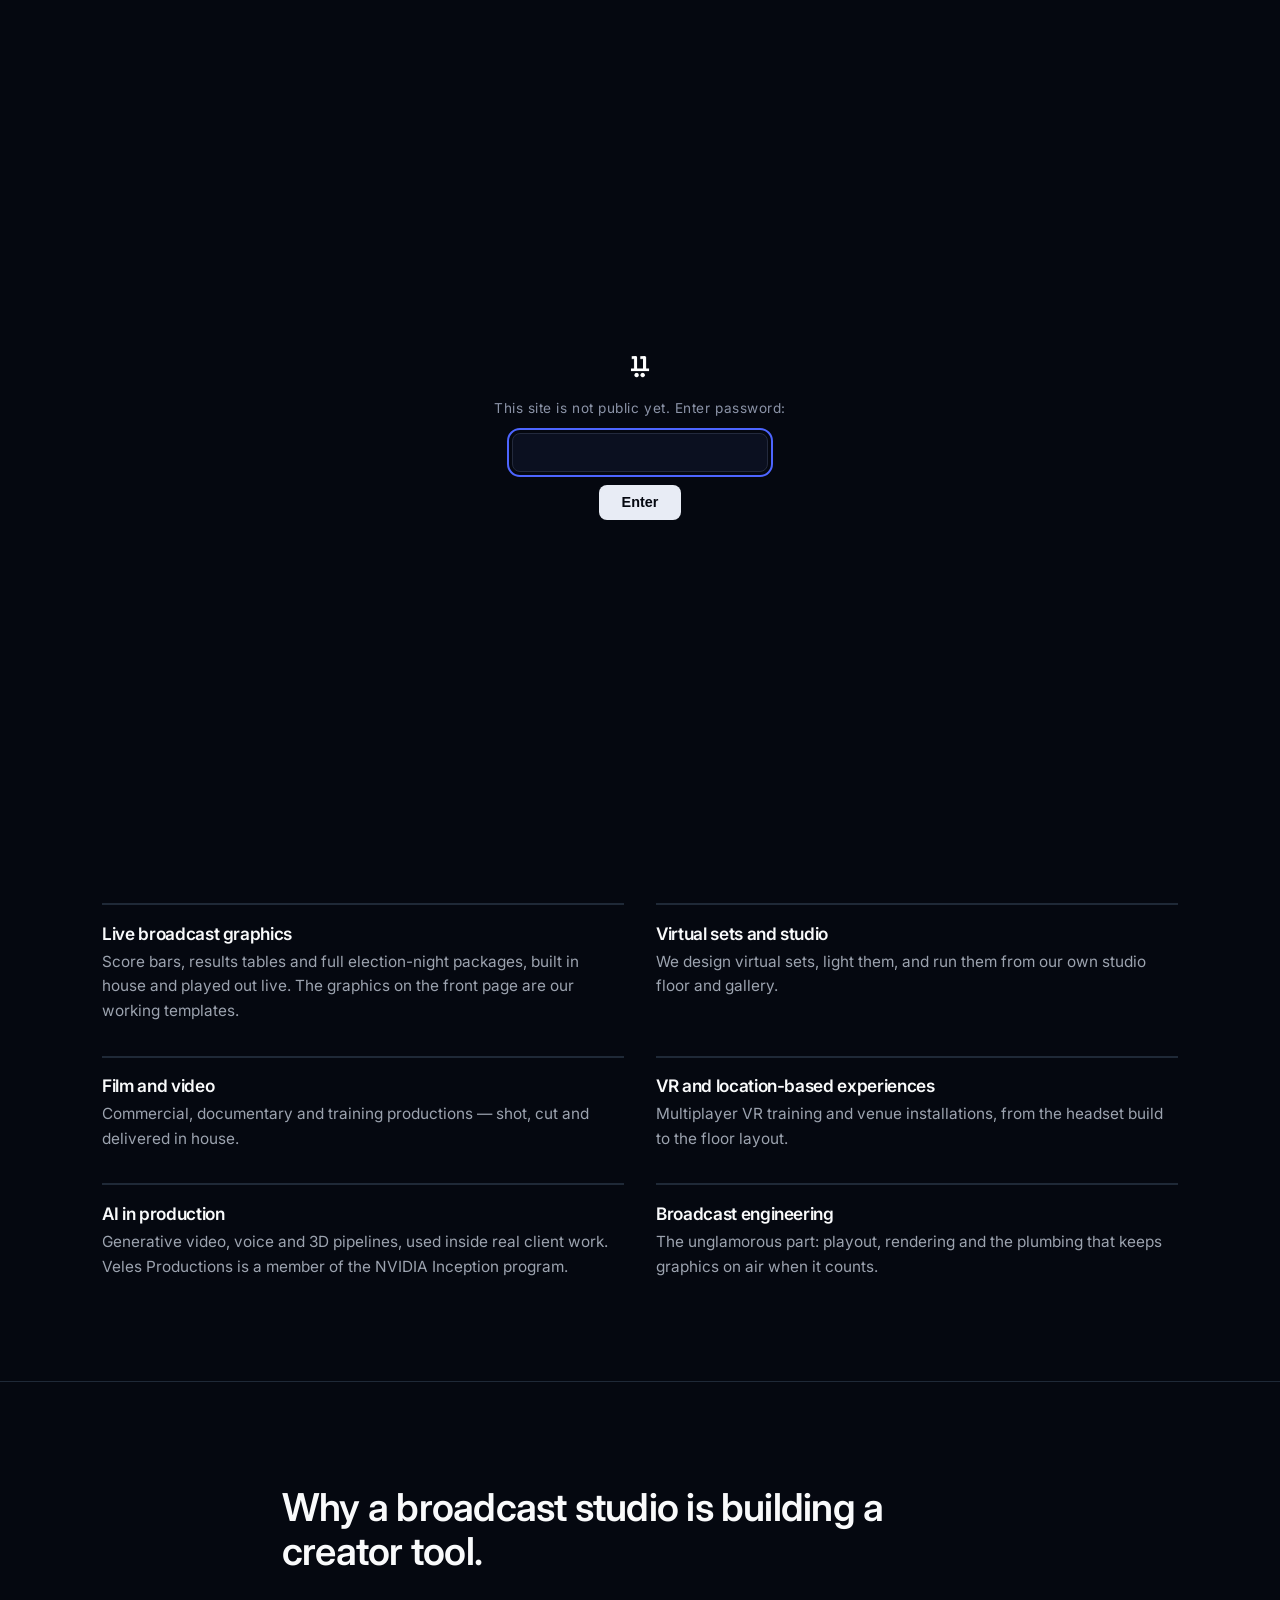
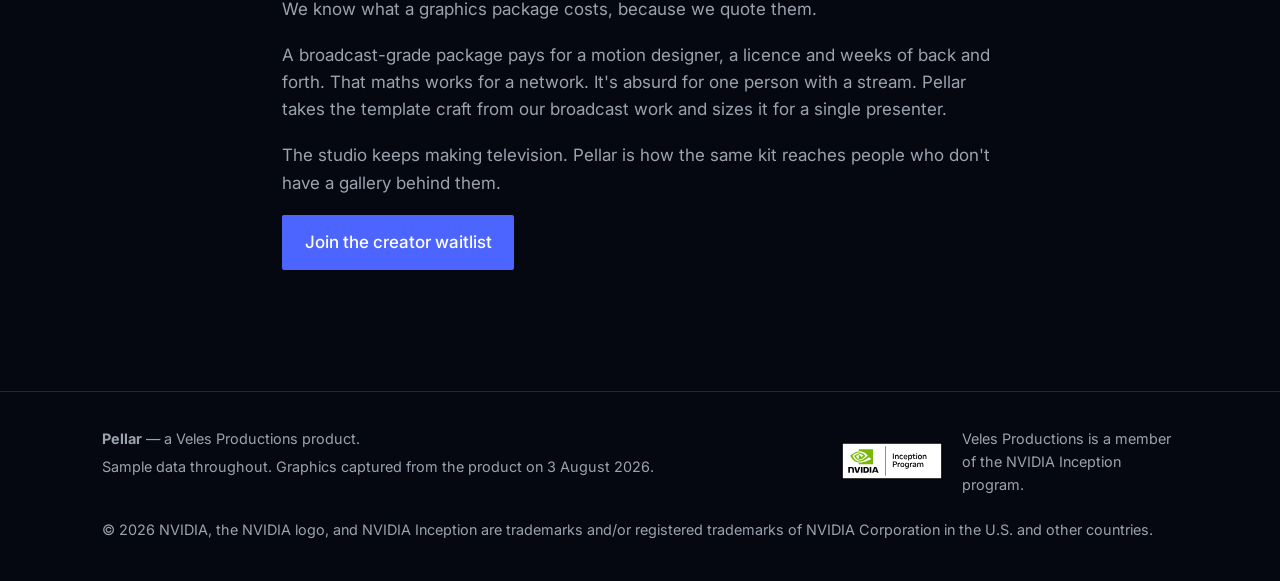
==== about.html @ 6760e71e "Interface-first hero, About page, NVIDIA Inception badge footer - Hero repositioned on the no-menus " ====
<!DOCTYPE html>
<html lang="en" class="dark">
<head>
<meta charset="UTF-8">
<meta name="viewport" content="width=device-width, initial-scale=1">
<title>About — Pellar is made by Veles Productions</title>
<meta name="description" content="Pellar comes from Veles Productions, a Warsaw production studio that builds and runs broadcast graphics for live television.">
<meta property="og:title" content="About — Pellar is made by Veles Productions">
<meta property="og:description" content="The team behind Pellar makes live television, virtual sets, film and VR for a living.">
<meta property="og:type" content="website">
<meta property="og:image" content="assets/proof/graphic-results.jpg">
<meta name="twitter:card" content="summary_large_image">
<meta name="theme-color" content="#050810">
<link rel="icon" href="assets/pellar-icon.png">
<link rel="preconnect" href="https://fonts.googleapis.com">
<link rel="preconnect" href="https://fonts.gstatic.com" crossorigin>
<link href="https://fonts.googleapis.com/css2?family=Inter:wght@400;500;600;700&family=JetBrains+Mono:wght@400;600&display=swap" rel="stylesheet">
<link rel="stylesheet" href="styles.css?v=20260810a">
</head>
<body>

<!-- Pre-launch access gate. Client-side only — remove this block to go public. -->
<div id="gate" style="position:fixed;inset:0;z-index:99999;background:#050810;display:flex;align-items:center;justify-content:center;flex-direction:column;gap:1.2rem;font-family:'Inter',sans-serif;">
  <img src="assets/pellar-icon.png" alt="" width="44" height="44">
  <form id="gate-form" style="display:flex;flex-direction:column;gap:.8rem;align-items:center;">
    <label for="gate-pw" style="color:#8b93a7;font-size:.85rem;letter-spacing:.04em;">This site is not public yet. Enter password:</label>
    <input id="gate-pw" type="password" autocomplete="off" autofocus
      style="background:#0b1020;border:1px solid #232a3d;border-radius:8px;color:#e8ecf5;padding:.6rem .9rem;font-size:1rem;width:16rem;text-align:center;">
    <button type="submit" style="background:#e8ecf5;color:#050810;border:0;border-radius:8px;padding:.6rem 1.4rem;font-size:.9rem;font-weight:600;cursor:pointer;">Enter</button>
    <p id="gate-err" style="color:#ff6b6b;font-size:.8rem;min-height:1em;margin:0;"></p>
  </form>
</div>
<script>
(function(){
  var HASH="2a0b7dfc579f43cb0519ef1c34f2ccab7cc46a3b045692117898adbcd0ee0daa";
  var KEY="pellar-gate";
  function unlock(){var g=document.getElementById("gate");if(g)g.remove();document.documentElement.style.overflow="";}
  async function sha256(s){var b=await crypto.subtle.digest("SHA-256",new TextEncoder().encode(s));return Array.from(new Uint8Array(b)).map(function(x){return x.toString(16).padStart(2,"0")}).join("");}
  if(localStorage.getItem(KEY)===HASH){unlock();return;}
  document.documentElement.style.overflow="hidden";
  document.getElementById("gate-form").addEventListener("submit",async function(e){
    e.preventDefault();
    var v=document.getElementById("gate-pw").value;
    if(await sha256(v)===HASH){localStorage.setItem(KEY,HASH);unlock();}
    else{document.getElementById("gate-err").textContent="Wrong password.";}
  });
})();
</script>

<a class="skip" href="#main">Skip to content</a>

<header class="nav" id="nav">
  <div class="wrap nav-in">
    <a class="brand" href="index.html" aria-label="Pellar home">
      <img src="assets/pellar-icon.png" alt="" width="28" height="28">
      <span>Pellar</span>
    </a>
    <nav class="nav-links" aria-label="Sections">
      <a href="index.html#how">How it works</a>
      <a href="index.html#graphics">Graphics</a>
      <a href="index.html#voice">Voice</a>
      <a href="index.html#early-access">Early access</a>
      <a href="index.html#questions">Questions</a>
      <a href="about.html" aria-current="page">About</a>
    </nav>
    <div class="nav-right">
      <button class="theme-btn" id="theme" type="button" aria-label="Switch colour theme">
        <span aria-hidden="true">◐</span>
      </button>
      <a class="btn btn-primary btn-sm" href="index.html#waitlist">Join the creator waitlist</a>
    </div>
  </div>
</header>

<main id="main">

<!-- ── 1. Who we are ───────────────────────────────────────── -->
<section class="band" id="top">
  <div class="wrap narrow">
    <p class="eyebrow">About us</p>
    <h1>Made by people who make television.</h1>
    <p class="lede">
      Pellar comes from Veles Productions, a production studio in Warsaw. We build and run
      broadcast graphics for live TV, and we make film, virtual-set and VR work for clients
      who need it to hold up on air.
    </p>
  </div>
</section>

<!-- ── 2. What we work on ──────────────────────────────────── -->
<section class="band">
  <div class="wrap">
    <h2>What we work on.</h2>
    <p class="sub">Pellar is not a side project from people guessing what broadcast looks like.
      It sits on top of the work the studio does every week.</p>

    <ul class="sphere-grid">
      <li>
        <h3>Live broadcast graphics</h3>
        <p>Score bars, results tables and full election-night packages, built in house and
          played out live. The graphics on the front page are our working templates.</p>
      </li>
      <li>
        <h3>Virtual sets and studio</h3>
        <p>We design virtual sets, light them, and run them from our own studio floor
          and gallery.</p>
      </li>
      <li>
        <h3>Film and video</h3>
        <p>Commercial, documentary and training productions — shot, cut and delivered
          in house.</p>
      </li>
      <li>
        <h3>VR and location-based experiences</h3>
        <p>Multiplayer VR training and venue installations, from the headset build to the
          floor layout.</p>
      </li>
      <li>
        <h3>AI in production</h3>
        <p>Generative video, voice and 3D pipelines, used inside real client work.
          Veles Productions is a member of the NVIDIA Inception program.</p>
      </li>
      <li>
        <h3>Broadcast engineering</h3>
        <p>The unglamorous part: playout, rendering and the plumbing that keeps graphics
          on air when it counts.</p>
      </li>
    </ul>
  </div>
</section>

<!-- ── 3. Why Pellar ───────────────────────────────────────── -->
<section class="band">
  <div class="wrap narrow">
    <h2>Why a broadcast studio is building a creator tool.</h2>
    <p class="big">We know what a graphics package costs, because we quote them.</p>
    <p>
      A broadcast-grade package pays for a motion designer, a licence and weeks of back
      and forth. That maths works for a network. It's absurd for one person with a stream.
      Pellar takes the template craft from our broadcast work and sizes it for a single
      presenter.
    </p>
    <p>
      The studio keeps making television. Pellar is how the same kit reaches people
      who don't have a gallery behind them.
    </p>
    <p><a class="btn btn-primary" href="index.html#waitlist">Join the creator waitlist</a></p>
  </div>
</section>

</main>

<footer class="foot">
  <div class="wrap foot-in">
    <div class="foot-brand">
      <p><strong>Pellar</strong> — a Veles Productions product.</p>
      <p class="micro">Sample data throughout. Graphics captured from the product on 3 August 2026.</p>
    </div>
    <div class="foot-nvidia">
      <img src="assets/nvidia/nvidia-inception-program-badge-rgb-for-screen.svg"
           alt="NVIDIA Inception program member badge" width="111" height="48">
      <p class="micro">Veles Productions is a member of the NVIDIA Inception program.</p>
    </div>
    <p class="micro foot-legal">&copy; 2026 NVIDIA, the NVIDIA logo, and NVIDIA Inception are trademarks
      and/or registered trademarks of NVIDIA Corporation in the U.S. and other countries.</p>
  </div>
</footer>

<script src="app.js?v=20260810a"></script>
</body>
</html>
---- styles.css ----
/* ==========================================================================
   Pellar landing page
   Palette, type and radii are lifted from the product itself:
   veles-studio/src/styles/tokens.ts + globals.css. See pellar-app-design.md.
   ========================================================================== */

:root {
  --surface-0: #050810;
  --surface-1: #0a0f1c;
  --surface-2: #111827;
  --surface-3: #1f2937;
  --text-1: #f9fafb;
  --text-2: #9ca3af;
  --text-3: #8792a5;
  --border: #1f2937;
  --blue: #4d65ff;
  --blue-hover: #4057ea;
  --crimson: #dc2626;

  --r-sm: .375rem;
  --r-md: .5rem;
  --r-lg: .75rem;
  --r-display: 2px;

  --sans: 'Inter', ui-sans-serif, system-ui, -apple-system, 'Segoe UI', sans-serif;
  --mono: 'JetBrains Mono', ui-monospace, 'Cascadia Mono', Consolas, monospace;

  --wrap: 1140px;
  --gap: clamp(3.75rem, 8vw, 6.5rem);

  /* Backdrop the on-air graphics sit on. They are transparent PNG/WebP built
     to key over video, so they need their own surface in both themes. */
  --vis-glow: #16213c;
  --vis-base: var(--surface-2);
  --vis-grid: var(--border);
}

/* Light is a dimmed off-white with darkened brand colours — same rule the app uses. */
html.light {
  --surface-0: #eaecf0;
  --surface-1: #f2f3f6;
  --surface-2: #e2e4e9;
  --surface-3: #d4d7dd;
  --text-1: #111827;
  --text-2: #4b5563;
  --text-3: #586174;
  --border: #d1d5db;
  --blue: #3b52e6;
  --blue-hover: #2d42c8;
  --crimson: #b91c1c;

  /* The graphics stay dark in light mode — they are broadcast panels, and
     dropping them onto white would misrepresent how they look on air. */
  --vis-glow: #243357;
  --vis-base: #1b2436;
  --vis-grid: #313d55;
}

*, *::before, *::after { box-sizing: border-box; }
html { -webkit-text-size-adjust: 100%; scroll-behavior: smooth; }
body {
  margin: 0;
  background: var(--surface-0);
  color: var(--text-1);
  font-family: var(--sans);
  font-size: 17px;
  line-height: 1.6;
  -webkit-font-smoothing: antialiased;
}
img, video { max-width: 100%; height: auto; display: block; }
a { color: inherit; }

@media (prefers-reduced-motion: reduce) {
  html { scroll-behavior: auto; }
  *, *::before, *::after { animation-duration: .01ms !important; transition-duration: .01ms !important; }
}

.wrap { width: 100%; max-width: var(--wrap); margin-inline: auto; padding-inline: clamp(1.15rem, 4vw, 2rem); }
.narrow { max-width: 780px; }
.center { text-align: center; }
.sr-only {
  position: absolute; width: 1px; height: 1px; padding: 0; margin: -1px;
  overflow: hidden; clip: rect(0 0 0 0); white-space: nowrap; border: 0;
}
.skip {
  position: absolute; left: -999px; top: 0; z-index: 100;
  background: var(--blue); color: #fff; padding: .7rem 1.1rem; border-radius: 0 0 var(--r-md) 0;
}
.skip:focus { left: 0; }
:focus-visible { outline: 2px solid var(--blue); outline-offset: 3px; border-radius: var(--r-sm); }

/* ── Type ────────────────────────────────────────────────── */
h1, h2, h3 { line-height: 1.15; letter-spacing: -.02em; margin: 0 0 .6em; font-weight: 600; }
h1 { font-size: clamp(2.4rem, 5.4vw, 4rem); letter-spacing: -.045em; }
h2 { font-size: clamp(1.6rem, 3.3vw, 2.4rem); }
h3 { font-size: 1.08rem; font-weight: 600; }
p  { margin: 0 0 1.1em; color: var(--text-2); }
.lede { font-size: clamp(1.03rem, 1.6vw, 1.2rem); color: var(--text-2); max-width: 46ch; }
.sub  { color: var(--text-2); max-width: 62ch; margin-bottom: 2.6rem; }
.center .sub { margin-inline: auto; }
.micro { font-size: .84rem; color: var(--text-3); }
.dim   { color: var(--text-3); }
.mono  { font-family: var(--mono); }
.eyebrow {
  font-family: var(--mono); font-size: .74rem; letter-spacing: .1em; text-transform: uppercase;
  color: var(--text-3); margin-bottom: 1.4rem;
}

/* ── Buttons ─────────────────────────────────────────────── */
.btn {
  display: inline-flex; align-items: center; justify-content: center;
  font: inherit; font-weight: 500; text-decoration: none; cursor: pointer;
  padding: .78rem 1.35rem; border-radius: var(--r-display); border: 1px solid transparent;
  transition: background-color .16s ease, border-color .16s ease;
  white-space: nowrap;
}
.btn-primary { background: var(--blue); color: #fff; }
.btn-primary:hover { background: var(--blue-hover); }
.btn-sm { min-height: 44px; padding: .55rem 1rem; font-size: .92rem; }

/* ── Nav ─────────────────────────────────────────────────── */
.nav {
  position: sticky; top: 0; z-index: 50;
  background: color-mix(in srgb, var(--surface-0) 86%, transparent);
  backdrop-filter: blur(12px);
  border-bottom: 1px solid var(--border);
}
.nav-in { display: flex; align-items: center; gap: 1.5rem; min-height: 3.75rem; }
.brand { min-height: 44px; display: flex; align-items: center; gap: .6rem; font-weight: 600; text-decoration: none; letter-spacing: -.02em; }
.brand img { width: 28px; height: 28px; padding: 4px; object-fit: contain; background: #050810; border: 1px solid #1f2937; border-radius: var(--r-display); }
.nav-links { display: flex; gap: 1.5rem; margin-left: auto; font-size: .92rem; }
.nav-links a { min-height: 32px; display: inline-flex; align-items: center; color: var(--text-2); text-decoration: none; }
.nav-links a:hover { color: var(--text-1); }
.nav-right { display: flex; align-items: center; gap: .6rem; margin-left: auto; }
.nav-links + .nav-right { margin-left: 0; }
.theme-btn {
  background: transparent; border: 1px solid var(--border); color: var(--text-2);
  width: 44px; height: 44px; border-radius: var(--r-display); cursor: pointer; font-size: .9rem; line-height: 1;
}
.theme-btn:hover { color: var(--text-1); border-color: var(--blue); }

/* ── Hero ────────────────────────────────────────────────── */
.hero { padding: clamp(3.5rem, 7vw, 6rem) 0 clamp(3rem, 5vw, 4.5rem); }
.hero-in { display: grid; grid-template-columns: .9fr 1.1fr; gap: clamp(2.5rem, 6vw, 5rem); align-items: center; }
@media (max-width: 960px) { .hero-in { grid-template-columns: 1fr; } }
.hero-copy h1 { max-width: 11ch; }

.signup { display: flex; flex-wrap: wrap; gap: .6rem; margin: 1.8rem 0 .8rem; max-width: 480px; }
.signup input[type=email], .signup select {
  flex: 1 1 15rem; min-width: 0;
  background: var(--surface-1); color: var(--text-1);
  border: 1px solid var(--border); border-radius: var(--r-md);
  padding: .78rem 1rem; font: inherit; font-size: .97rem;
}
.signup input::placeholder { color: var(--text-3); }
.signup input:focus, .signup select:focus { border-color: var(--blue); outline: 2px solid var(--blue); outline-offset: 2px; }
.signup-msg { flex: 1 0 100%; margin: .3rem 0 0; font-size: .88rem; color: var(--blue); min-height: 1.2em; }
.signup-msg.err { color: #f87171; }
.signup-lg { max-width: 620px; margin-inline: auto; }

.hero-proof {
  display: grid; grid-template-columns: repeat(3, minmax(0, 1fr));
  list-style: none; margin: 2rem 0 0; padding: 1rem 0 0; border-top: 1px solid var(--border);
}
.hero-proof li { padding-right: .8rem; }
.hero-proof strong { display: block; color: var(--text-1); font-family: var(--mono); font-size: .88rem; font-weight: 600; }
.hero-proof span { display: block; color: var(--text-3); font-size: .75rem; line-height: 1.35; margin-top: .25rem; }

/* Stream frame — the product shown where it actually lives */
.hero-vis .frame {
  position: relative; aspect-ratio: 16/9; border-radius: var(--r-display);
  border: 1px solid var(--border); overflow: hidden;
  background: var(--vis-base);
  box-shadow: 12px 12px 0 var(--surface-1);
  display: grid; place-items: center;
}
.hero-vis .frame::after {
  content: ''; position: absolute; inset: 0; pointer-events: none;
  background-image: linear-gradient(var(--vis-grid) 1px, transparent 1px),
                    linear-gradient(90deg, var(--vis-grid) 1px, transparent 1px);
  background-size: 44px 44px; opacity: .16;
}
.frame-bar {
  position: absolute; top: .75rem; left: .85rem; z-index: 3;
  font-family: var(--mono); font-size: .66rem; letter-spacing: .1em;
  color: var(--text-2); display: flex; align-items: center; gap: .4rem;
}
.dot { width: 7px; height: 7px; border-radius: 50%; background: var(--crimson); display: inline-block; }
.dot.live { animation: pulse 2s ease-in-out infinite; }
@keyframes pulse { 0%,100% { opacity: 1 } 50% { opacity: .25 } }
.g-center { position: relative; z-index: 2; width: 74%; transform: translateY(-7%); }
.g-lower  { position: absolute; z-index: 2; left: 5%; bottom: 5%; width: 44%; }
.caption { font-size: .8rem; color: var(--text-3); margin: .9rem 0 0; }

/* ── Compatibility roadmap ───────────────────────────────── */
.compat { border-block: 1px solid var(--border); background: var(--surface-1); padding-block: clamp(2.5rem, 5vw, 4rem); }
.compat-head { display: grid; grid-template-columns: minmax(0, .85fr) minmax(18rem, 1fr); gap: 2rem; align-items: end; margin-bottom: 1.8rem; }
.compat-head .eyebrow { margin-bottom: .7rem; }
.compat-head h2 { margin: 0; }
.compat-head > p { margin: 0; max-width: 56ch; font-size: .94rem; }
.compat-grid {
  display: grid; grid-template-columns: repeat(3, minmax(0, 1fr));
  list-style: none; margin: 0; padding: 0; border-top: 1px solid var(--border); border-left: 1px solid var(--border);
}
.compat-app {
  min-width: 0; display: flex; align-items: center; gap: .9rem; padding: 1rem;
  border-right: 1px solid var(--border); border-bottom: 1px solid var(--border);
}
.compat-app img { width: 30px; height: 30px; flex: 0 0 30px; object-fit: contain; }
.compat-app > span:last-child { min-width: 0; }
.compat-app strong { display: block; color: var(--text-1); font-size: .9rem; line-height: 1.25; }
.compat-app small { display: block; color: var(--text-3); font-family: var(--mono); font-size: .7rem; line-height: 1.35; margin-top: .22rem; text-transform: uppercase; letter-spacing: .04em; }
.compat-app.muted { opacity: .66; }
.compat-wordmark {
  width: 42px; height: 30px; flex: 0 0 42px; display: grid; place-items: center;
  color: var(--text-1); font-weight: 700; font-style: italic; letter-spacing: -.08em; font-size: .98rem;
  border: 1px solid var(--text-3); border-radius: 50%;
}
.compat-note { max-width: 100ch; margin: 1rem 0 0; color: var(--text-3); font-size: .74rem; line-height: 1.55; }

/* ── Bands ───────────────────────────────────────────────── */
.band { padding-block: var(--gap); }
.band + .band { border-top: 1px solid var(--border); }
.statement { font-size: clamp(1.35rem, 2.9vw, 2.05rem); font-weight: 500; letter-spacing: -.02em; line-height: 1.32; margin: 0; }

/* Steps */
.steps { list-style: none; margin: 0; padding: 0; display: grid; grid-template-columns: repeat(3, 1fr); gap: 2rem; }
@media (max-width: 860px) { .steps { grid-template-columns: 1fr; gap: 2.2rem; } }
.steps li { border-top: 2px solid var(--border); padding-top: 1.15rem; }
.steps .num { font-family: var(--mono); font-size: .78rem; color: var(--blue); display: block; margin-bottom: .7rem; }
.steps p { margin: 0; font-size: .96rem; }

/* Graphics grid */
.grid { display: grid; grid-template-columns: repeat(12, minmax(0, 1fr)); gap: 1.2rem; }
.card:nth-child(1), .card:nth-child(4), .card:nth-child(5) { grid-column: span 7; }
.card:nth-child(2), .card:nth-child(3), .card:nth-child(6) { grid-column: span 5; }
.card {
  margin: 0; border: 1px solid var(--border); border-radius: var(--r-display);
  background: var(--surface-1); overflow: hidden; transition: border-color .2s ease;
  display: flex; flex-direction: column;
}
.card:hover { border-color: var(--surface-3); }
/* Fixed ratio so a wide strip and a tall table still make an even grid. */
.card-vis {
  display: grid; place-items: center; padding: 1.5rem; min-height: 300px;
  background: var(--vis-base);
}
.card-vis img { width: auto; height: auto; max-width: 100%; max-height: 100%; object-fit: contain; }
.card figcaption {
  padding: 1.15rem 1.3rem 1.35rem; font-size: .93rem; color: var(--text-2);
  border-top: 1px solid var(--border); flex: 1;
}
.card figcaption strong { display: block; color: var(--text-1); font-weight: 600; margin: .35rem 0 .3rem; }
.tag {
  display: inline-block; font-family: var(--mono); font-size: .75rem; letter-spacing: .09em;
  text-transform: uppercase; color: var(--text-3);
}
.tag-accent { color: var(--blue); margin-bottom: 1rem; }

/* Voice + interface story */
.voice .big, .interface .big { font-size: clamp(1.1rem, 2.1vw, 1.4rem); color: var(--text-1); line-height: 1.45; max-width: 44ch; }
.vquote {
  margin: 2.2rem 0 0; padding: 1.15rem 1.4rem;
  border-left: 2px solid var(--blue); background: var(--surface-1);
  border-radius: 0 var(--r-md) var(--r-md) 0;
}
.vquote .mono { font-size: 1.02rem; color: var(--text-1); }

/* Proof */
.proof-hero { border: 1px solid var(--border); border-radius: var(--r-display); overflow: hidden; background: #000; }
.proof-hero img { width: 100%; display: block; }
.proof-grid { display: grid; grid-template-columns: repeat(4, 1fr); gap: 1rem; margin-top: 1rem; }
@media (max-width: 860px) { .proof-grid { grid-template-columns: repeat(2, 1fr); } }
.proof-grid figure { margin: 0; border: 1px solid var(--border); border-radius: var(--r-display); overflow: hidden; background: var(--surface-1); }
.proof-grid img { width: 100%; aspect-ratio: 16/9; object-fit: cover; }
.proof-grid figcaption { padding: .7rem .85rem; font-size: .8rem; color: var(--text-3); }
.proof .micro.center { margin-top: 2.2rem; }

/* Early access */
.early-grid { display: grid; grid-template-columns: repeat(3, minmax(0, 1fr)); border-top: 1px solid var(--border); }
.early-grid > div { padding: 1.35rem 2rem 0 0; }
.early-grid .num { display: block; margin-bottom: 1.5rem; color: var(--blue); font-family: var(--mono); font-size: .76rem; }
.early-grid h3 { max-width: 18ch; }
.early-grid p { max-width: 30ch; margin: 0; font-size: .94rem; }

/* Questions */
details { border-bottom: 1px solid var(--border); }
details summary {
  cursor: pointer; padding: 1.1rem 2rem 1.1rem 0; position: relative;
  font-weight: 500; color: var(--text-1); list-style: none;
}
details summary::-webkit-details-marker { display: none; }
details summary::after {
  content: '+'; position: absolute; right: .25rem; top: 50%; transform: translateY(-50%);
  font-family: var(--mono); color: var(--text-3);
}
details[open] summary::after { content: '–'; color: var(--blue); }
details p { margin: 0 0 1.2rem; font-size: .96rem; max-width: 68ch; }

/* CTA + footer */
.cta { background: var(--surface-1); }
.foot { border-top: 1px solid var(--border); padding-block: 2.2rem; }
.foot-in { display: flex; flex-wrap: wrap; gap: 1.4rem 3rem; align-items: flex-start; justify-content: space-between; }
.foot-in p { margin: 0 0 .3rem; font-size: .9rem; color: var(--text-2); }
.foot-brand a { color: var(--text-2); }
.foot-brand a:hover { color: var(--text-1); }
.foot-nvidia { display: flex; align-items: center; gap: .9rem; }
.foot-nvidia img { width: auto; height: 48px; flex: 0 0 auto; }
.foot-nvidia .micro { margin: 0; max-width: 24ch; }
.foot-legal { flex: 1 0 100%; margin: .4rem 0 0; font-size: .72rem; }

/* About page */
.sphere-grid { display: grid; grid-template-columns: repeat(2, minmax(0, 1fr)); gap: 2rem; list-style: none; margin: 0; padding: 0; }
.sphere-grid li { border-top: 2px solid var(--border); padding-top: 1.15rem; }
.sphere-grid h3 { margin-bottom: .4rem; }
.sphere-grid p { margin: 0; font-size: .96rem; }
@media (max-width: 700px) { .sphere-grid { grid-template-columns: 1fr; } }

@media (max-width: 860px) {
  .nav-in { flex-wrap: wrap; gap: .35rem .8rem; padding-block: .35rem; }
  .brand { margin-right: auto; }
  .nav-right { margin-left: 0; }
  .nav-links {
    order: 3; width: 100%; margin: 0; padding: .1rem 0 .35rem;
    overflow-x: auto; gap: 1.15rem; white-space: nowrap; scrollbar-width: none;
  }
  .nav-links::-webkit-scrollbar { display: none; }
  .compat-head { grid-template-columns: 1fr; gap: .6rem; }
  .compat-grid { grid-template-columns: repeat(2, minmax(0, 1fr)); }
  .grid {
    display: flex; overflow-x: auto; gap: .9rem; padding-bottom: .75rem;
    scroll-snap-type: x mandatory; overscroll-behavior-inline: contain; scrollbar-width: thin;
  }
  .card:nth-child(n) { grid-column: auto; flex: 0 0 86%; scroll-snap-align: start; }
  .card-vis { min-height: 0; aspect-ratio: 16/10; }
  .early-grid { grid-template-columns: 1fr; }
  .early-grid > div { padding-top: 1.25rem; padding-bottom: 1.25rem; border-bottom: 1px solid var(--border); }
  .early-grid .num { margin-bottom: .8rem; }
}

@media (max-width: 560px) {
  .hero-proof { grid-template-columns: 1fr; gap: .8rem; }
  .hero-proof li { display: grid; grid-template-columns: 4rem 1fr; gap: .7rem; align-items: baseline; }
  .compat-grid { grid-template-columns: 1fr; }
  .compat-note { font-size: .7rem; }
  .nav-right .btn { padding-inline: .72rem; font-size: .78rem; }
}
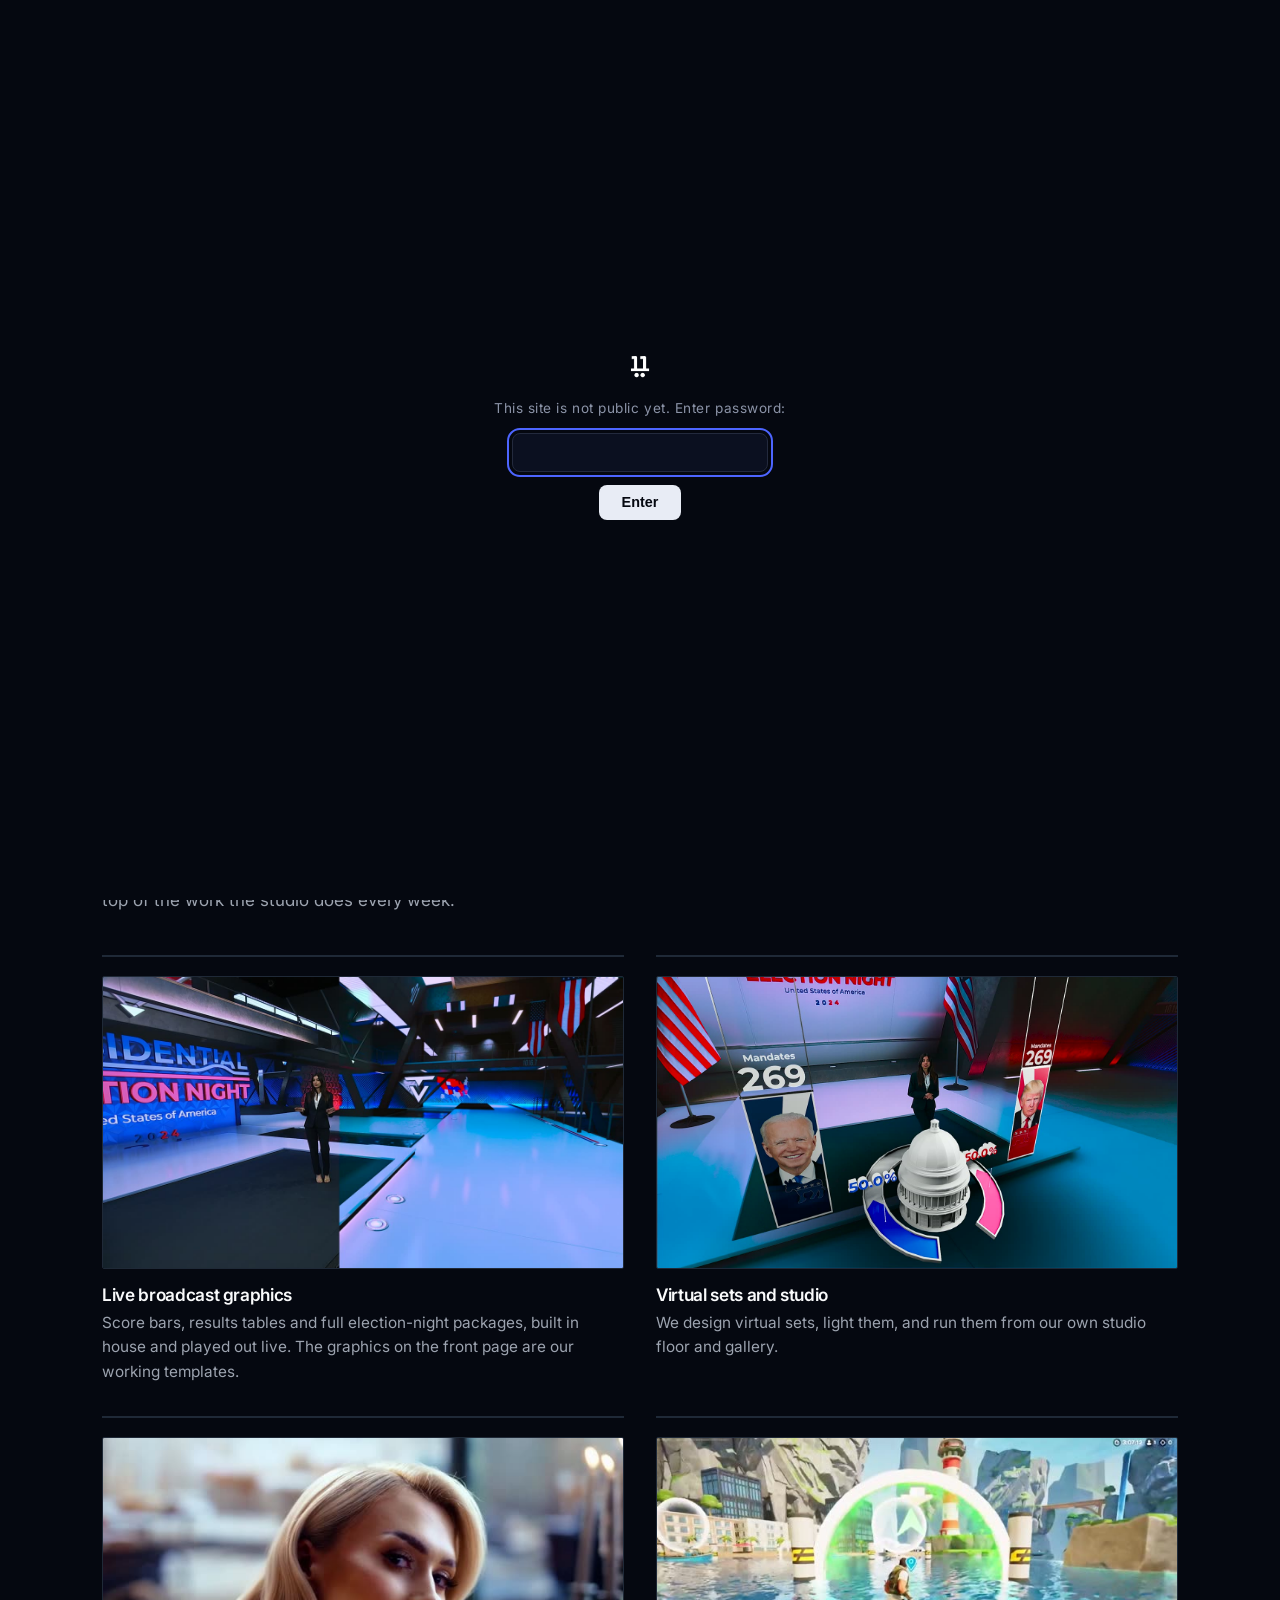
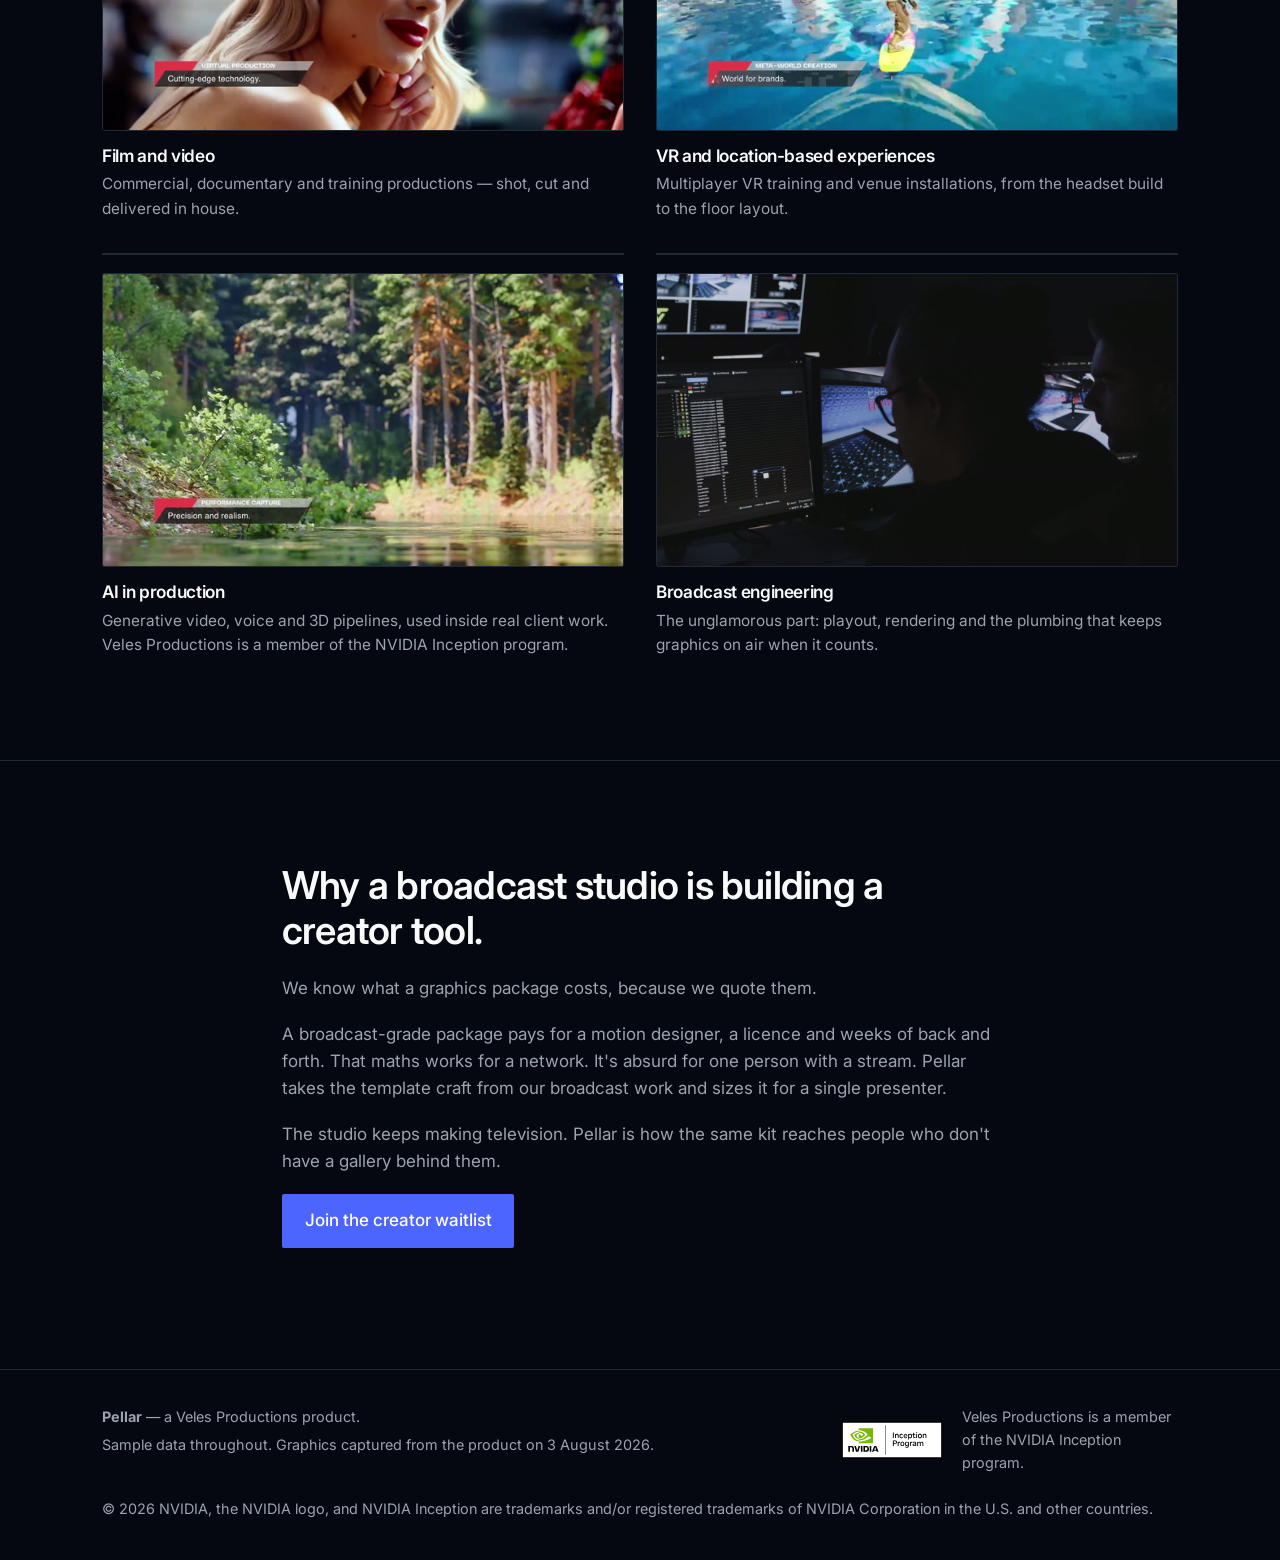
==== commit 1e0ae355: "Reel video on About, control-room video on index, grid thumbnails, live waitlist - About hero: Veles" ====
--- a/about.html
+++ b/about.html
@@ -15,7 +15,7 @@
 <link rel="preconnect" href="https://fonts.googleapis.com">
 <link rel="preconnect" href="https://fonts.gstatic.com" crossorigin>
 <link href="https://fonts.googleapis.com/css2?family=Inter:wght@400;500;600;700&family=JetBrains+Mono:wght@400;600&display=swap" rel="stylesheet">
-<link rel="stylesheet" href="styles.css?v=20260810a">
+<link rel="stylesheet" href="styles.css?v=20260810b">
 </head>
 <body>
 
@@ -75,15 +75,25 @@
 <main id="main">
 
 <!-- ── 1. Who we are ───────────────────────────────────────── -->
-<section class="band" id="top">
-  <div class="wrap narrow">
-    <p class="eyebrow">About us</p>
-    <h1>Made by people who make television.</h1>
-    <p class="lede">
-      Pellar comes from Veles Productions, a production studio in Warsaw. We build and run
-      broadcast graphics for live TV, and we make film, virtual-set and VR work for clients
-      who need it to hold up on air.
-    </p>
+<section class="hero" id="top">
+  <div class="wrap hero-in">
+    <div class="hero-copy">
+      <p class="eyebrow">About us</p>
+      <h1>Made by people who make television.</h1>
+      <p class="lede">
+        Pellar comes from Veles Productions, a production studio in Warsaw. We build and run
+        broadcast graphics for live TV, and we make film, virtual-set and VR work for clients
+        who need it to hold up on air.
+      </p>
+    </div>
+    <div class="hero-vis">
+      <div class="frame frame-video">
+        <video autoplay muted loop playsinline aria-label="Veles Productions show reel">
+          <source src="assets/video/veles-reel.mp4" type="video/mp4">
+        </video>
+      </div>
+      <p class="caption">Our showreel. Everything in it is in-house work.</p>
+    </div>
   </div>
 </section>
 
@@ -96,31 +106,37 @@
 
     <ul class="sphere-grid">
       <li>
+        <img loading="lazy" src="assets/proof/graphic-results.jpg" alt="Election night virtual studio with live results graphics">
         <h3>Live broadcast graphics</h3>
         <p>Score bars, results tables and full election-night packages, built in house and
           played out live. The graphics on the front page are our working templates.</p>
       </li>
       <li>
+        <img loading="lazy" src="assets/proof/virtual-set.jpg" alt="Virtual election studio with candidate cards and a mandate count">
         <h3>Virtual sets and studio</h3>
         <p>We design virtual sets, light them, and run them from our own studio floor
           and gallery.</p>
       </li>
       <li>
+        <img loading="lazy" src="assets/thumbs/thumb-film.jpg" alt="Commercial beauty shot from a Veles film production">
         <h3>Film and video</h3>
         <p>Commercial, documentary and training productions — shot, cut and delivered
           in house.</p>
       </li>
       <li>
+        <img loading="lazy" src="assets/thumbs/thumb-vr.jpg" alt="Player riding a water course in a VR experience built by Veles">
         <h3>VR and location-based experiences</h3>
         <p>Multiplayer VR training and venue installations, from the headset build to the
           floor layout.</p>
       </li>
       <li>
+        <img loading="lazy" src="assets/thumbs/thumb-ai.jpg" alt="Computer-generated forest scene from the Veles reel">
         <h3>AI in production</h3>
         <p>Generative video, voice and 3D pipelines, used inside real client work.
           Veles Productions is a member of the NVIDIA Inception program.</p>
       </li>
       <li>
+        <img loading="lazy" src="assets/proof/control-room.jpg" alt="Gallery operator at a desk in front of a multiviewer wall">
         <h3>Broadcast engineering</h3>
         <p>The unglamorous part: playout, rendering and the plumbing that keeps graphics
           on air when it counts.</p>
@@ -166,6 +182,6 @@
   </div>
 </footer>
 
-<script src="app.js?v=20260810a"></script>
+<script src="app.js?v=20260810b"></script>
 </body>
 </html>
--- a/styles.css
+++ b/styles.css
@@ -268,7 +268,8 @@
 
 /* Proof */
 .proof-hero { border: 1px solid var(--border); border-radius: var(--r-display); overflow: hidden; background: #000; }
-.proof-hero img { width: 100%; display: block; }
+.proof-hero img, .proof-hero video { width: 100%; display: block; }
+.frame-video video { position: absolute; inset: 0; width: 100%; height: 100%; object-fit: cover; z-index: 2; }
 .proof-grid { display: grid; grid-template-columns: repeat(4, 1fr); gap: 1rem; margin-top: 1rem; }
 @media (max-width: 860px) { .proof-grid { grid-template-columns: repeat(2, 1fr); } }
 .proof-grid figure { margin: 0; border: 1px solid var(--border); border-radius: var(--r-display); overflow: hidden; background: var(--surface-1); }
@@ -312,6 +313,7 @@
 /* About page */
 .sphere-grid { display: grid; grid-template-columns: repeat(2, minmax(0, 1fr)); gap: 2rem; list-style: none; margin: 0; padding: 0; }
 .sphere-grid li { border-top: 2px solid var(--border); padding-top: 1.15rem; }
+.sphere-grid img { width: 100%; aspect-ratio: 16/9; object-fit: cover; display: block; border: 1px solid var(--border); border-radius: var(--r-display); margin-bottom: .95rem; }
 .sphere-grid h3 { margin-bottom: .4rem; }
 .sphere-grid p { margin: 0; font-size: .96rem; }
 @media (max-width: 700px) { .sphere-grid { grid-template-columns: 1fr; } }
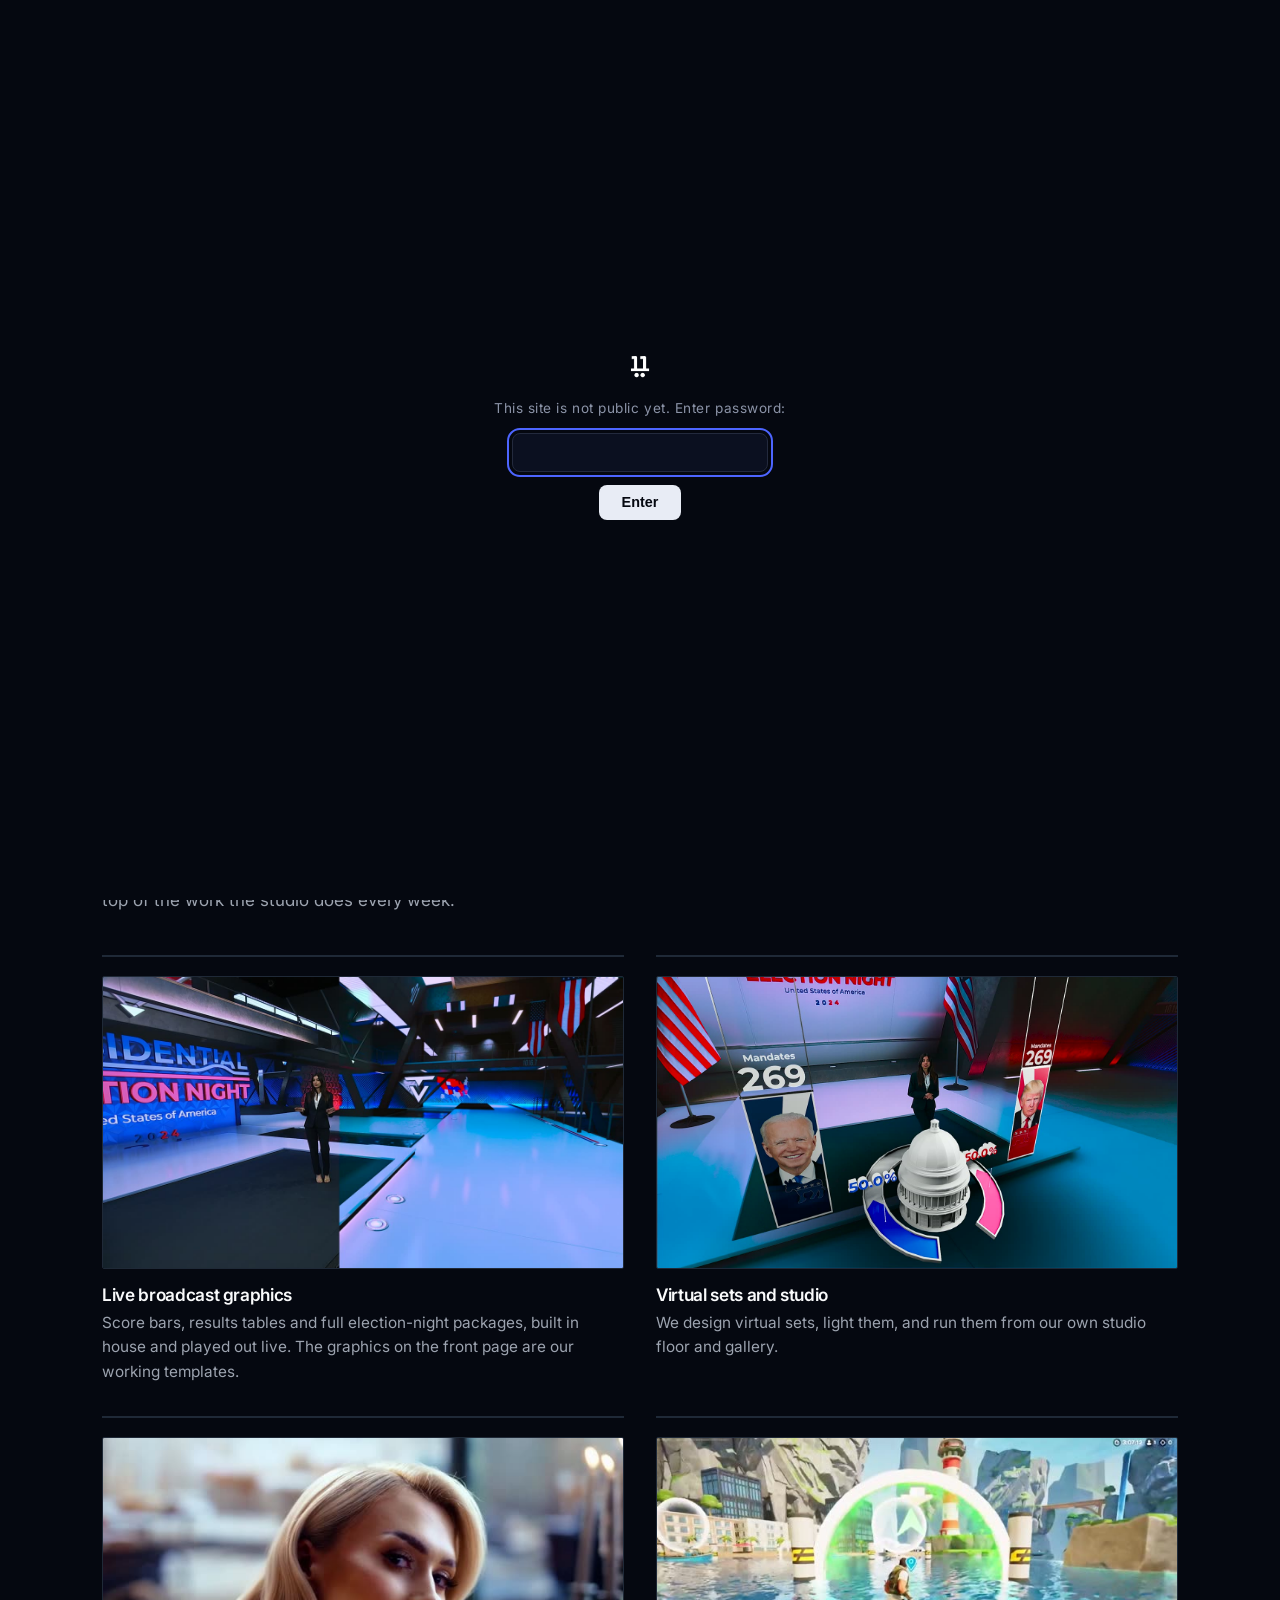
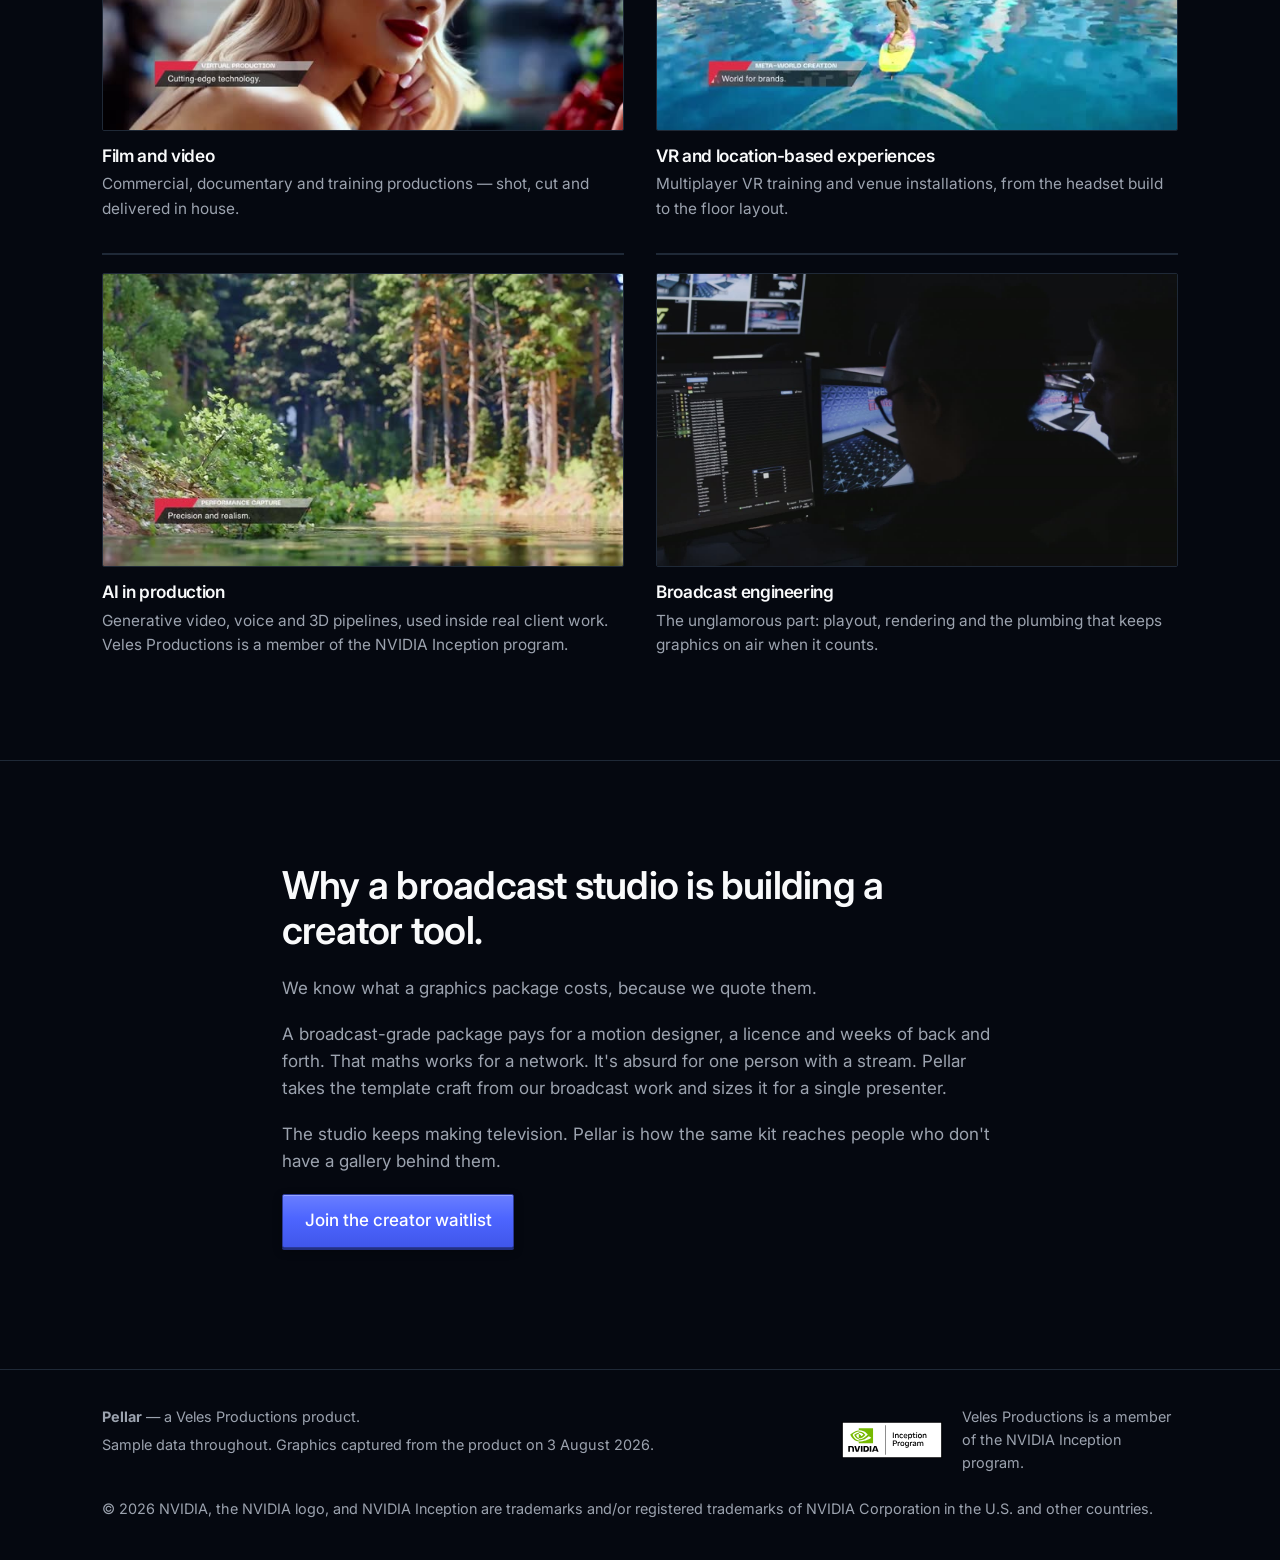
==== commit 8cd99def: "Election-film backgrounds, command-centre copy, hourglass glow - Statement band now runs the circula" ====
--- a/about.html
+++ b/about.html
@@ -15,7 +15,7 @@
 <link rel="preconnect" href="https://fonts.googleapis.com">
 <link rel="preconnect" href="https://fonts.gstatic.com" crossorigin>
 <link href="https://fonts.googleapis.com/css2?family=Inter:wght@400;500;600;700&family=JetBrains+Mono:wght@400;600&display=swap" rel="stylesheet">
-<link rel="stylesheet" href="styles.css?v=20260810b">
+<link rel="stylesheet" href="styles.css?v=20260810e">
 </head>
 <body>
 
@@ -182,6 +182,6 @@
   </div>
 </footer>
 
-<script src="app.js?v=20260810b"></script>
+<script src="app.js?v=20260810e"></script>
 </body>
 </html>
--- a/styles.css
+++ b/styles.css
@@ -106,16 +106,49 @@
   color: var(--text-3); margin-bottom: 1.4rem;
 }
 
-/* ── Buttons ─────────────────────────────────────────────── */
+/* ── Buttons ─────────────────────────────────────────────────
+   Console-key treatment: raised cap, springy lift on hover, physical
+   sink + LED underline on press. Ref: moodboard NORMAL/PUSHED/ACTIVE. */
 .btn {
-  display: inline-flex; align-items: center; justify-content: center;
+  display: inline-flex; align-items: center; justify-content: center; position: relative;
   font: inherit; font-weight: 500; text-decoration: none; cursor: pointer;
   padding: .78rem 1.35rem; border-radius: var(--r-display); border: 1px solid transparent;
-  transition: background-color .16s ease, border-color .16s ease;
+  transition: transform .18s cubic-bezier(.34, 1.56, .64, 1),
+              box-shadow .18s cubic-bezier(.34, 1.56, .64, 1),
+              background-color .16s ease, border-color .16s ease;
   white-space: nowrap;
 }
-.btn-primary { background: var(--blue); color: #fff; }
-.btn-primary:hover { background: var(--blue-hover); }
+.btn-primary {
+  background: linear-gradient(180deg,
+    color-mix(in srgb, var(--blue) 84%, #fff) 0%, var(--blue) 45%, var(--blue-hover) 100%);
+  color: #fff;
+  border-color: color-mix(in srgb, var(--blue-hover) 65%, #000);
+  box-shadow: inset 0 1px 0 rgba(255, 255, 255, .3),
+              0 2px 0 color-mix(in srgb, var(--blue-hover) 55%, #000),
+              0 3px 8px rgba(0, 0, 0, .35);
+}
+.btn-primary:hover {
+  transform: translateY(-2px);
+  box-shadow: inset 0 1px 0 rgba(255, 255, 255, .3),
+              0 4px 0 color-mix(in srgb, var(--blue-hover) 55%, #000),
+              0 9px 18px rgba(0, 0, 0, .4);
+}
+.btn-primary:active {
+  transform: translateY(1px);
+  transition-duration: .07s;
+  box-shadow: inset 0 2px 5px rgba(0, 0, 0, .35),
+              0 0 0 color-mix(in srgb, var(--blue-hover) 55%, #000),
+              0 1px 3px rgba(0, 0, 0, .3);
+}
+/* LED strip under the cap: lights while pressed, pulses after commit */
+.btn-primary::after {
+  content: ''; position: absolute; left: 16%; right: 16%; bottom: 3px; height: 2px;
+  border-radius: 2px; background: #dfe6ff; opacity: 0;
+  box-shadow: 0 0 8px 1px rgba(210, 222, 255, .9);
+  transition: opacity .22s ease;
+}
+.btn-primary:active::after, .btn-primary.is-lit::after { opacity: .95; }
+.btn-primary:disabled { opacity: .6; cursor: default; transform: none; }
 .btn-sm { min-height: 44px; padding: .55rem 1rem; font-size: .92rem; }
 
 /* ── Nav ─────────────────────────────────────────────────── */
@@ -129,15 +162,25 @@
 .brand { min-height: 44px; display: flex; align-items: center; gap: .6rem; font-weight: 600; text-decoration: none; letter-spacing: -.02em; }
 .brand img { width: 28px; height: 28px; padding: 4px; object-fit: contain; background: #050810; border: 1px solid #1f2937; border-radius: var(--r-display); }
 .nav-links { display: flex; gap: 1.5rem; margin-left: auto; font-size: .92rem; }
-.nav-links a { min-height: 32px; display: inline-flex; align-items: center; color: var(--text-2); text-decoration: none; }
+.nav-links a { min-height: 32px; display: inline-flex; align-items: center; color: var(--text-2); text-decoration: none; position: relative; }
 .nav-links a:hover { color: var(--text-1); }
+.nav-links a::after {
+  content: ''; position: absolute; left: 0; right: 100%; bottom: 3px; height: 1px;
+  background: var(--blue); transition: right .16s ease;
+}
+.nav-links a:hover::after { right: 0; }
 .nav-right { display: flex; align-items: center; gap: .6rem; margin-left: auto; }
 .nav-links + .nav-right { margin-left: 0; }
+/* Theme toggle as a rotary knob (moodboard: machined dial) */
 .theme-btn {
-  background: transparent; border: 1px solid var(--border); color: var(--text-2);
-  width: 44px; height: 44px; border-radius: var(--r-display); cursor: pointer; font-size: .9rem; line-height: 1;
-}
-.theme-btn:hover { color: var(--text-1); border-color: var(--blue); }
+  background: radial-gradient(circle at 35% 30%, var(--surface-3), var(--surface-1) 72%);
+  border: 1px solid var(--border); color: var(--text-2);
+  width: 44px; height: 44px; border-radius: 50%; cursor: pointer; font-size: .9rem; line-height: 1;
+  box-shadow: inset 0 1px 0 rgba(255, 255, 255, .07), 0 2px 0 rgba(0, 0, 0, .35);
+  transition: transform .45s cubic-bezier(.34, 1.56, .64, 1), border-color .16s ease, color .16s ease;
+}
+.theme-btn:hover { color: var(--text-1); border-color: var(--blue); transform: rotate(28deg); }
+.theme-btn:active { transform: rotate(140deg) scale(.95); transition-duration: .12s; }
 
 /* ── Hero ────────────────────────────────────────────────── */
 .hero { padding: clamp(3.5rem, 7vw, 6rem) 0 clamp(3rem, 5vw, 4.5rem); }
@@ -153,7 +196,10 @@
   padding: .78rem 1rem; font: inherit; font-size: .97rem;
 }
 .signup input::placeholder { color: var(--text-3); }
-.signup input:focus, .signup select:focus { border-color: var(--blue); outline: 2px solid var(--blue); outline-offset: 2px; }
+.signup input:focus, .signup select:focus {
+  border-color: var(--blue); outline: 2px solid var(--blue); outline-offset: 2px;
+  box-shadow: inset 0 1px 3px rgba(0, 0, 0, .3);
+}
 .signup-msg { flex: 1 0 100%; margin: .3rem 0 0; font-size: .88rem; color: var(--blue); min-height: 1.2em; }
 .signup-msg.err { color: #f87171; }
 .signup-lg { max-width: 620px; margin-inline: auto; }
@@ -191,6 +237,19 @@
 .g-center { position: relative; z-index: 2; width: 74%; transform: translateY(-7%); }
 .g-lower  { position: absolute; z-index: 2; left: 5%; bottom: 5%; width: 44%; }
 .caption { font-size: .8rem; color: var(--text-3); margin: .9rem 0 0; }
+
+/* Footage backplates behind graphics */
+.frame .plate { position: absolute; inset: 0; width: 100%; height: 100%; object-fit: cover; z-index: 0; }
+.frame.has-plate::after { display: none; }
+
+/* Full-bleed section media (image or video) with a legibility overlay */
+.band-bg { position: relative; overflow: hidden; }
+.band-media { position: absolute; inset: 0; }
+.band-media img, .band-media video { width: 100%; height: 100%; object-fit: cover; }
+.band-media::after { content: ''; position: absolute; inset: 0;
+  background: color-mix(in srgb, var(--surface-0) 84%, transparent); }
+.band-bg > .wrap { position: relative; }
+.band-media-note { margin: 1.4rem 0 0; }
 
 /* ── Compatibility roadmap ───────────────────────────────── */
 .compat { border-block: 1px solid var(--border); background: var(--surface-1); padding-block: clamp(2.5rem, 5vw, 4rem); }
@@ -236,16 +295,23 @@
 .card:nth-child(2), .card:nth-child(3), .card:nth-child(6) { grid-column: span 5; }
 .card {
   margin: 0; border: 1px solid var(--border); border-radius: var(--r-display);
-  background: var(--surface-1); overflow: hidden; transition: border-color .2s ease;
+  background: var(--surface-1); overflow: hidden;
+  transition: border-color .2s ease,
+              transform .22s cubic-bezier(.34, 1.56, .64, 1),
+              box-shadow .22s cubic-bezier(.34, 1.56, .64, 1);
   display: flex; flex-direction: column;
 }
-.card:hover { border-color: var(--surface-3); }
+.card:hover { border-color: var(--surface-3); transform: translateY(-3px); box-shadow: 0 10px 22px rgba(0, 0, 0, .32); }
 /* Fixed ratio so a wide strip and a tall table still make an even grid. */
 .card-vis {
   display: grid; place-items: center; padding: 1.5rem; min-height: 300px;
-  background: var(--vis-base);
+  background: var(--vis-base); position: relative; overflow: hidden;
 }
 .card-vis img { width: auto; height: auto; max-width: 100%; max-height: 100%; object-fit: contain; }
+.card-vis .plate { position: absolute; inset: 0; width: 100%; height: 100%; max-height: none; object-fit: cover; z-index: 0; }
+.card-vis.has-plate::after { content: ''; position: absolute; inset: 0; z-index: 0;
+  background: linear-gradient(180deg, rgba(5, 8, 16, .2), rgba(5, 8, 16, .5)); }
+.card-vis > img:not(.plate) { position: relative; z-index: 1; }
 .card figcaption {
   padding: 1.15rem 1.3rem 1.35rem; font-size: .93rem; color: var(--text-2);
   border-top: 1px solid var(--border); flex: 1;
@@ -259,6 +325,17 @@
 
 /* Voice + interface story */
 .voice .big, .interface .big { font-size: clamp(1.1rem, 2.1vw, 1.4rem); color: var(--text-1); line-height: 1.45; max-width: 44ch; }
+
+/* Hourglass glow: the page runs dark, brightens around the voice
+   interface, then returns to dark. */
+.voice { position: relative; overflow: hidden; }
+.voice::before {
+  content: ''; position: absolute; inset: 0; pointer-events: none;
+  background:
+    radial-gradient(62% 50% at 50% -16%, color-mix(in srgb, var(--blue) 36%, transparent), transparent 70%),
+    radial-gradient(62% 50% at 50% 116%, color-mix(in srgb, var(--blue) 24%, transparent), transparent 70%);
+}
+.voice > .wrap { position: relative; }
 .vquote {
   margin: 2.2rem 0 0; padding: 1.15rem 1.4rem;
   border-left: 2px solid var(--blue); background: var(--surface-1);
@@ -289,7 +366,9 @@
 details summary {
   cursor: pointer; padding: 1.1rem 2rem 1.1rem 0; position: relative;
   font-weight: 500; color: var(--text-1); list-style: none;
-}
+  transition: transform .12s ease;
+}
+details summary:active { transform: translateY(1px); }
 details summary::-webkit-details-marker { display: none; }
 details summary::after {
   content: '+'; position: absolute; right: .25rem; top: 50%; transform: translateY(-50%);
@@ -310,6 +389,43 @@
 .foot-nvidia .micro { margin: 0; max-width: 24ch; }
 .foot-legal { flex: 1 0 100%; margin: .4rem 0 0; font-size: .72rem; }
 
+/* ── Mixer fader (drives the graphics carousel on small screens) ── */
+.fader-wrap { display: none; }
+@media (max-width: 860px) {
+  .fader-wrap { display: flex; align-items: center; gap: .8rem; margin-top: .4rem; }
+  .fader-label {
+    font-family: var(--mono); font-size: .62rem; letter-spacing: .14em;
+    text-transform: uppercase; color: var(--text-3);
+  }
+  input.fader {
+    -webkit-appearance: none; appearance: none; flex: 1; height: 30px;
+    background: transparent; cursor: pointer; margin: 0; min-width: 0;
+  }
+  input.fader::-webkit-slider-runnable-track {
+    height: 6px; border-radius: 3px; background: var(--surface-1);
+    border: 1px solid var(--border); box-shadow: inset 0 1px 3px rgba(0, 0, 0, .5);
+  }
+  input.fader::-webkit-slider-thumb {
+    -webkit-appearance: none; width: 34px; height: 20px; margin-top: -8px; border-radius: 3px;
+    background: repeating-linear-gradient(90deg,
+      var(--surface-3) 0 4px, var(--surface-2) 4px 8px);
+    border: 1px solid var(--border);
+    box-shadow: 0 2px 4px rgba(0, 0, 0, .5), inset 0 1px 0 rgba(255, 255, 255, .08);
+  }
+  input.fader::-moz-range-track {
+    height: 6px; border-radius: 3px; background: var(--surface-1);
+    border: 1px solid var(--border); box-shadow: inset 0 1px 3px rgba(0, 0, 0, .5);
+  }
+  input.fader::-moz-range-thumb {
+    width: 34px; height: 20px; border-radius: 3px;
+    background: repeating-linear-gradient(90deg,
+      var(--surface-3) 0 4px, var(--surface-2) 4px 8px);
+    border: 1px solid var(--border);
+    box-shadow: 0 2px 4px rgba(0, 0, 0, .5), inset 0 1px 0 rgba(255, 255, 255, .08);
+  }
+  input.fader:focus-visible { outline: 2px solid var(--blue); outline-offset: 3px; border-radius: 4px; }
+}
+
 /* About page */
 .sphere-grid { display: grid; grid-template-columns: repeat(2, minmax(0, 1fr)); gap: 2rem; list-style: none; margin: 0; padding: 0; }
 .sphere-grid li { border-top: 2px solid var(--border); padding-top: 1.15rem; }
@@ -331,8 +447,9 @@
   .compat-grid { grid-template-columns: repeat(2, minmax(0, 1fr)); }
   .grid {
     display: flex; overflow-x: auto; gap: .9rem; padding-bottom: .75rem;
-    scroll-snap-type: x mandatory; overscroll-behavior-inline: contain; scrollbar-width: thin;
-  }
+    scroll-snap-type: x mandatory; overscroll-behavior-inline: contain; scrollbar-width: none;
+  }
+  .grid::-webkit-scrollbar { display: none; }
   .card:nth-child(n) { grid-column: auto; flex: 0 0 86%; scroll-snap-align: start; }
   .card-vis { min-height: 0; aspect-ratio: 16/10; }
   .early-grid { grid-template-columns: 1fr; }
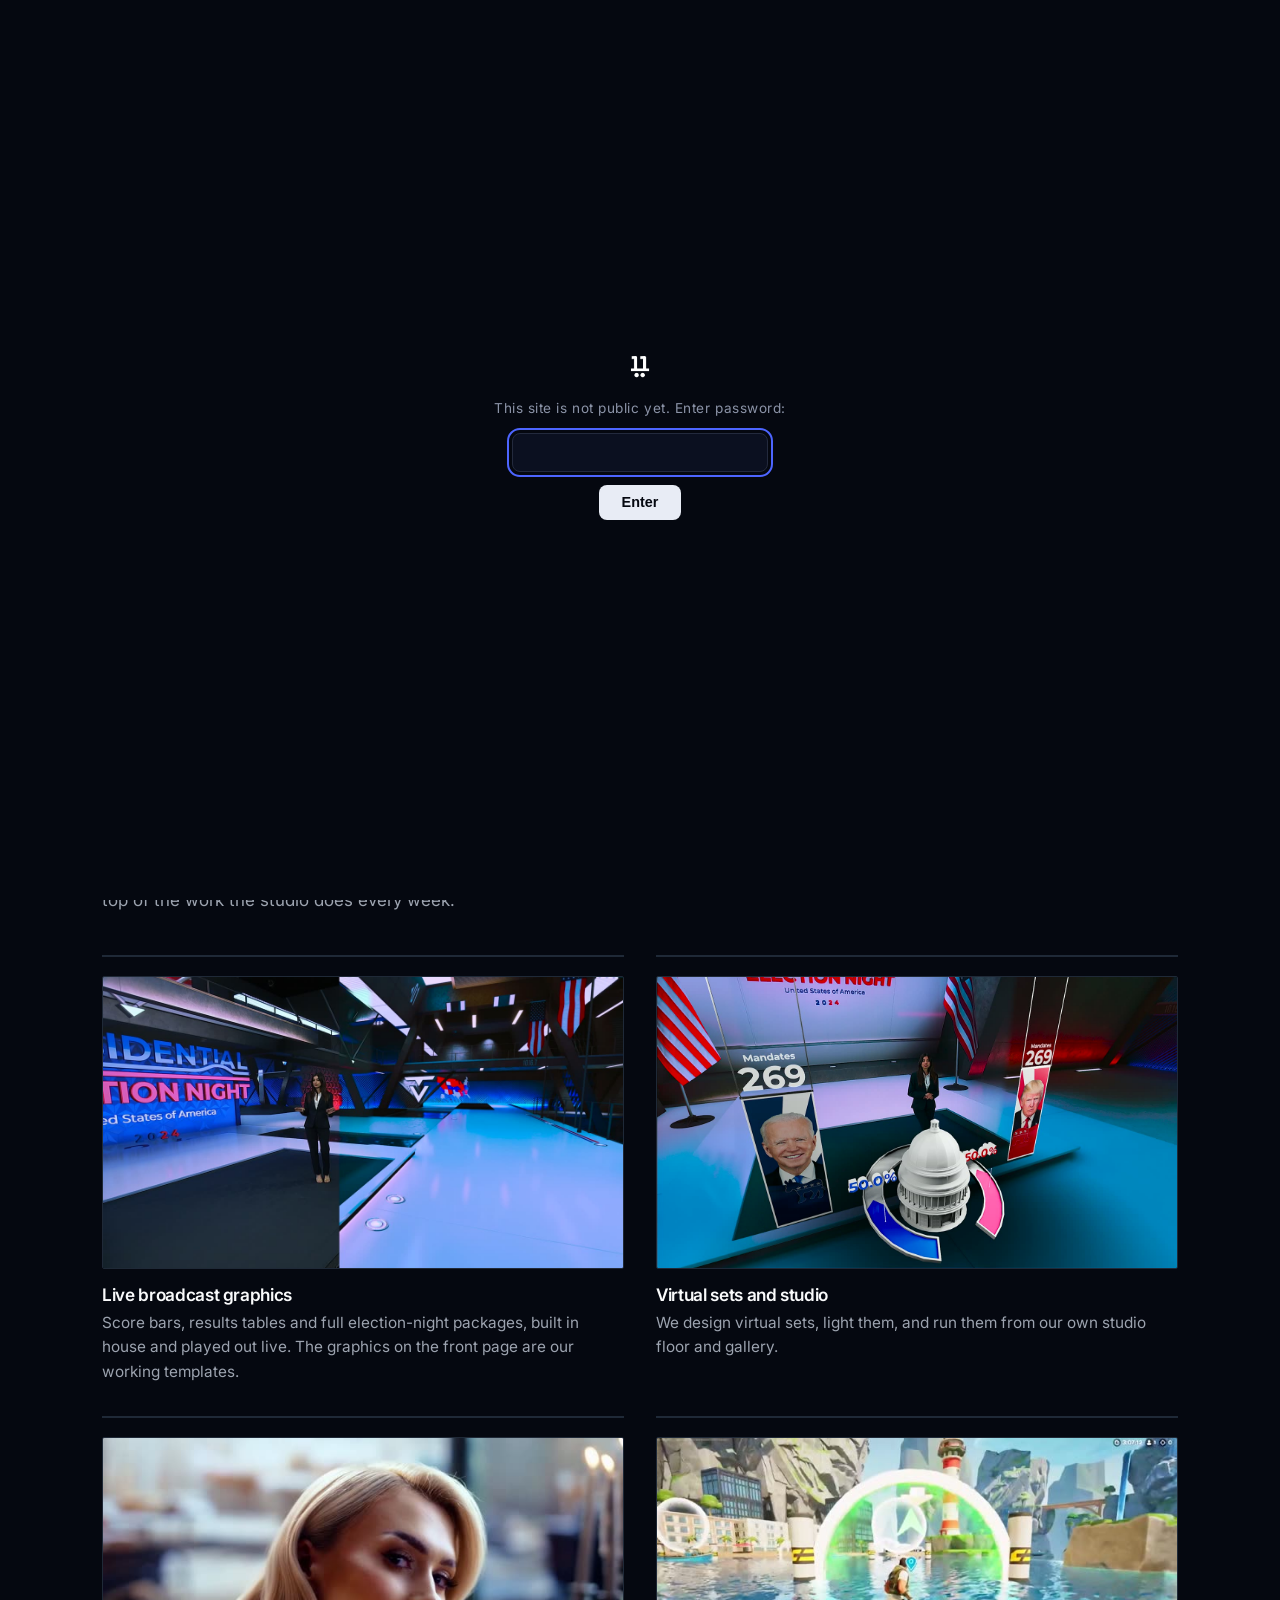
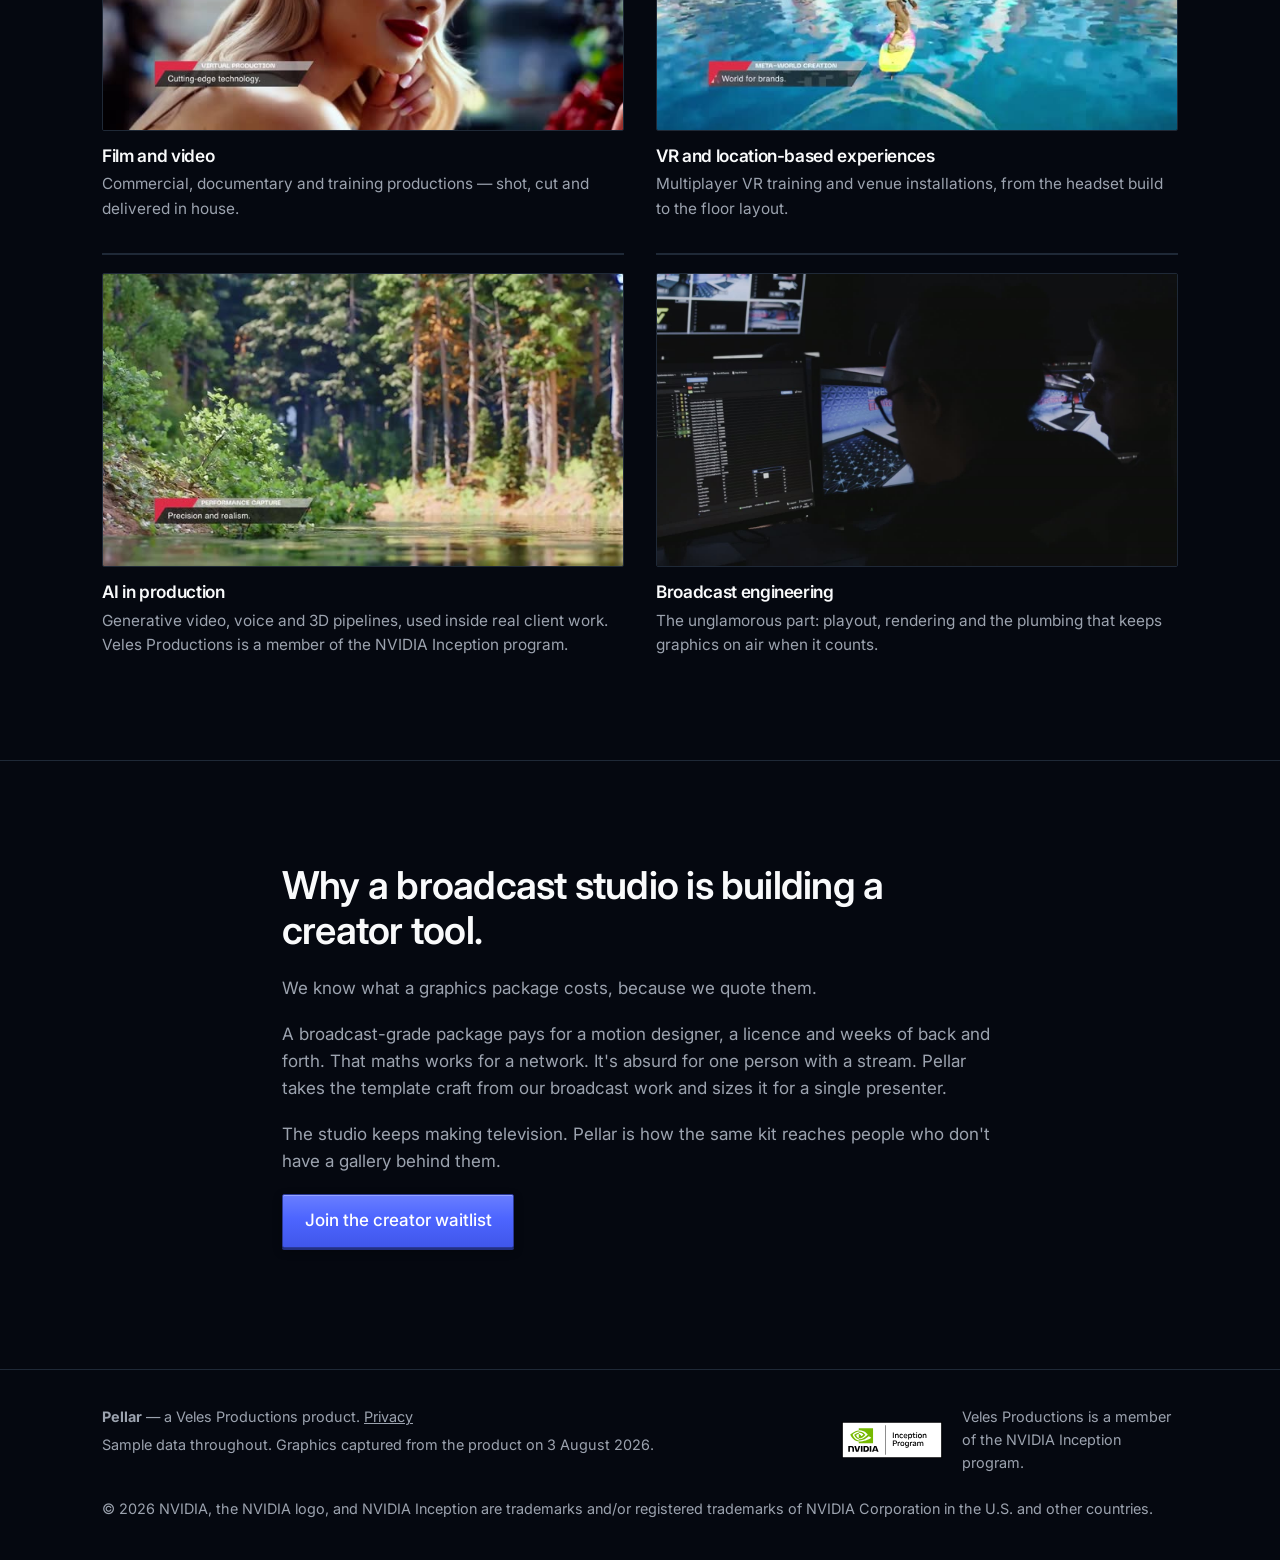
==== commit 1013faf9: "Waitlist double opt-in: consent copy, privacy notice, confirmed page Form now feeds the n8n double-o" ====
--- a/about.html
+++ b/about.html
@@ -15,7 +15,7 @@
 <link rel="preconnect" href="https://fonts.googleapis.com">
 <link rel="preconnect" href="https://fonts.gstatic.com" crossorigin>
 <link href="https://fonts.googleapis.com/css2?family=Inter:wght@400;500;600;700&family=JetBrains+Mono:wght@400;600&display=swap" rel="stylesheet">
-<link rel="stylesheet" href="styles.css?v=20260810e">
+<link rel="stylesheet" href="styles.css?v=20260810g">
 </head>
 <body>
 
@@ -169,7 +169,7 @@
 <footer class="foot">
   <div class="wrap foot-in">
     <div class="foot-brand">
-      <p><strong>Pellar</strong> — a Veles Productions product.</p>
+      <p><strong>Pellar</strong> — a Veles Productions product. <a href="privacy.html">Privacy</a></p>
       <p class="micro">Sample data throughout. Graphics captured from the product on 3 August 2026.</p>
     </div>
     <div class="foot-nvidia">
@@ -182,6 +182,6 @@
   </div>
 </footer>
 
-<script src="app.js?v=20260810e"></script>
+<script src="app.js?v=20260810g"></script>
 </body>
 </html>
--- a/styles.css
+++ b/styles.css
@@ -336,6 +336,23 @@
     radial-gradient(62% 50% at 50% 116%, color-mix(in srgb, var(--blue) 24%, transparent), transparent 70%);
 }
 .voice > .wrap { position: relative; }
+.voice-in { display: grid; grid-template-columns: minmax(0, 1.1fr) minmax(0, .9fr); gap: clamp(2rem, 5vw, 4.5rem); align-items: center; }
+.voice-orb { width: 100%; max-width: 400px; height: auto; justify-self: center; mix-blend-mode: screen;
+  -webkit-mask-image: radial-gradient(72% 72% at 50% 52%, #000 52%, transparent 97%);
+  mask-image: radial-gradient(72% 72% at 50% 52%, #000 52%, transparent 97%); }
+html.light .voice-orb { mix-blend-mode: normal; border-radius: var(--r-lg);
+  -webkit-mask-image: none; mask-image: none; }
+@media (max-width: 860px) {
+  .voice-in { grid-template-columns: 1fr; }
+  .voice-orb { max-width: 280px; }
+}
+
+/* Feature icons */
+.ico { width: 26px; height: 26px; color: var(--blue); display: block; margin-bottom: .9rem; }
+.steps .ico { margin-top: .1rem; }
+
+/* Scroll-scrub stage: the studio lights come on as you scroll */
+.band-scrub { min-height: 56vh; display: flex; align-items: center; }
 .vquote {
   margin: 2.2rem 0 0; padding: 1.15rem 1.4rem;
   border-left: 2px solid var(--blue); background: var(--surface-1);
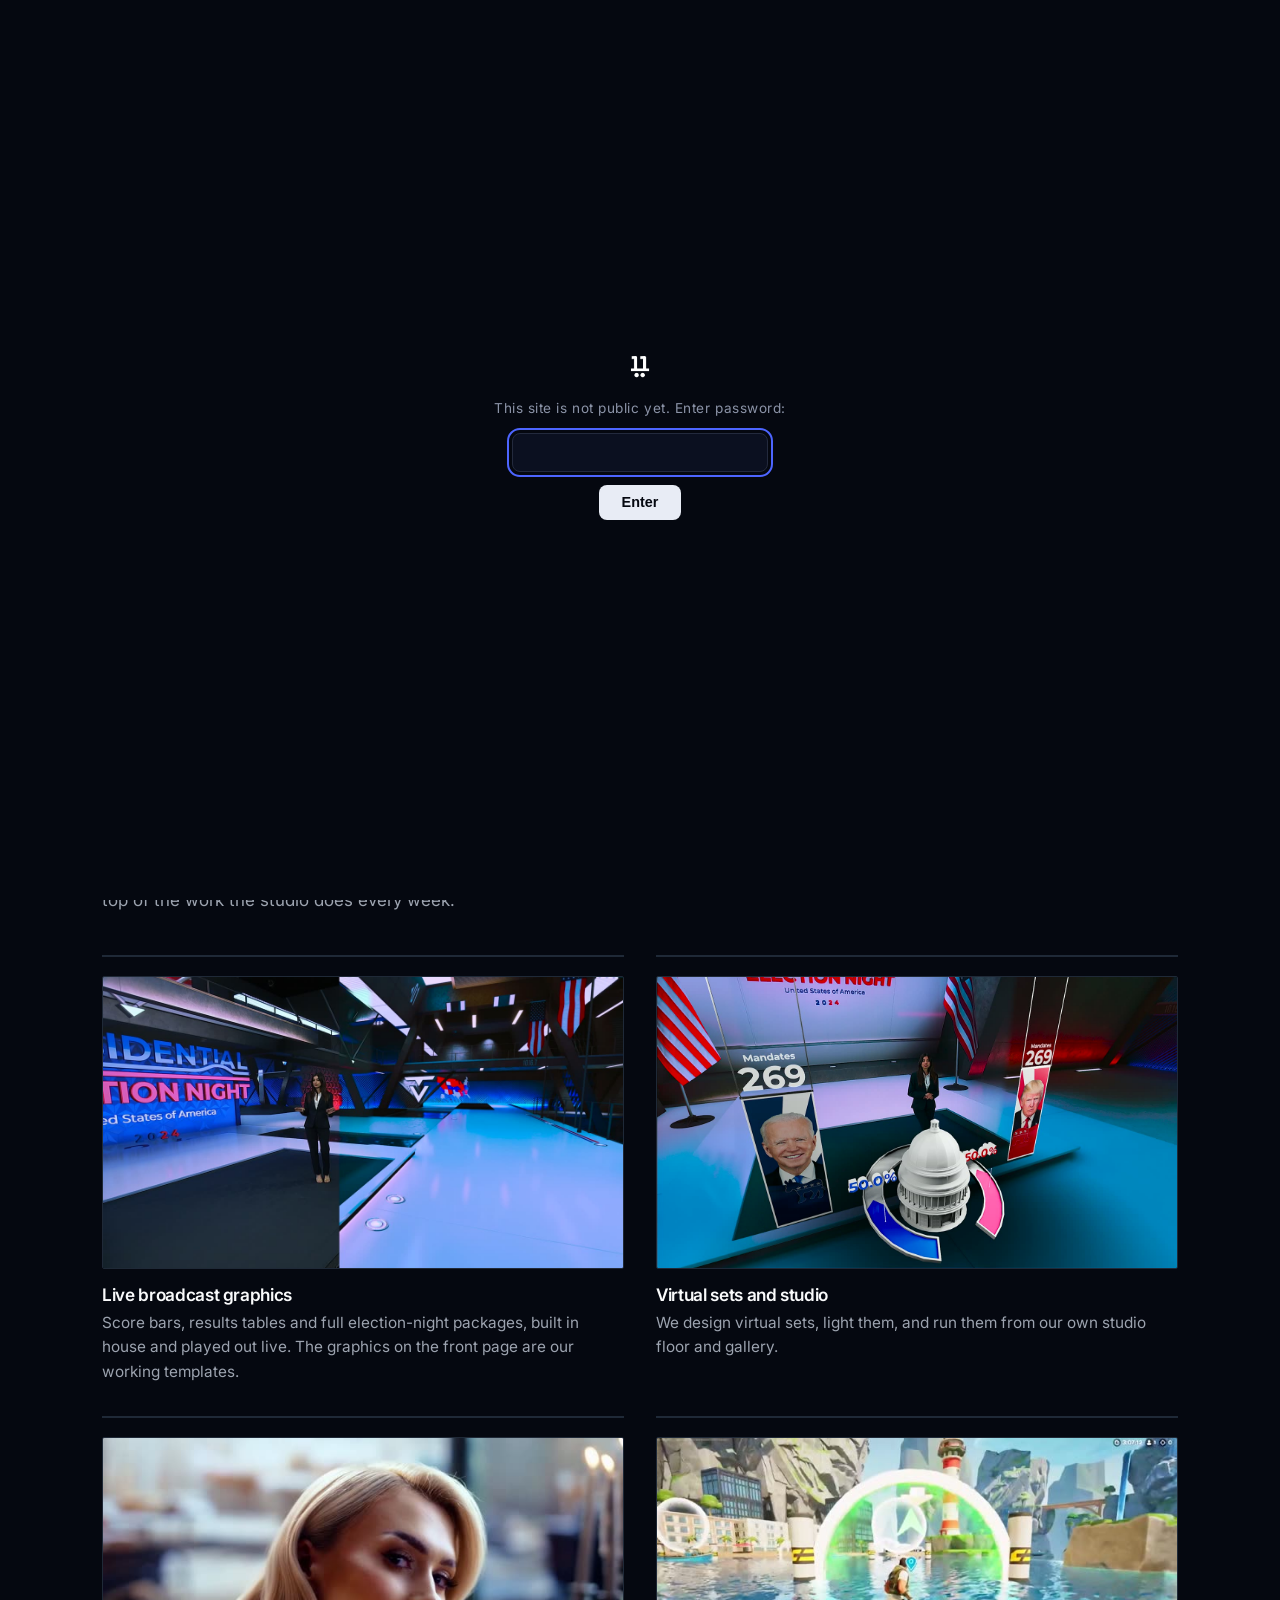
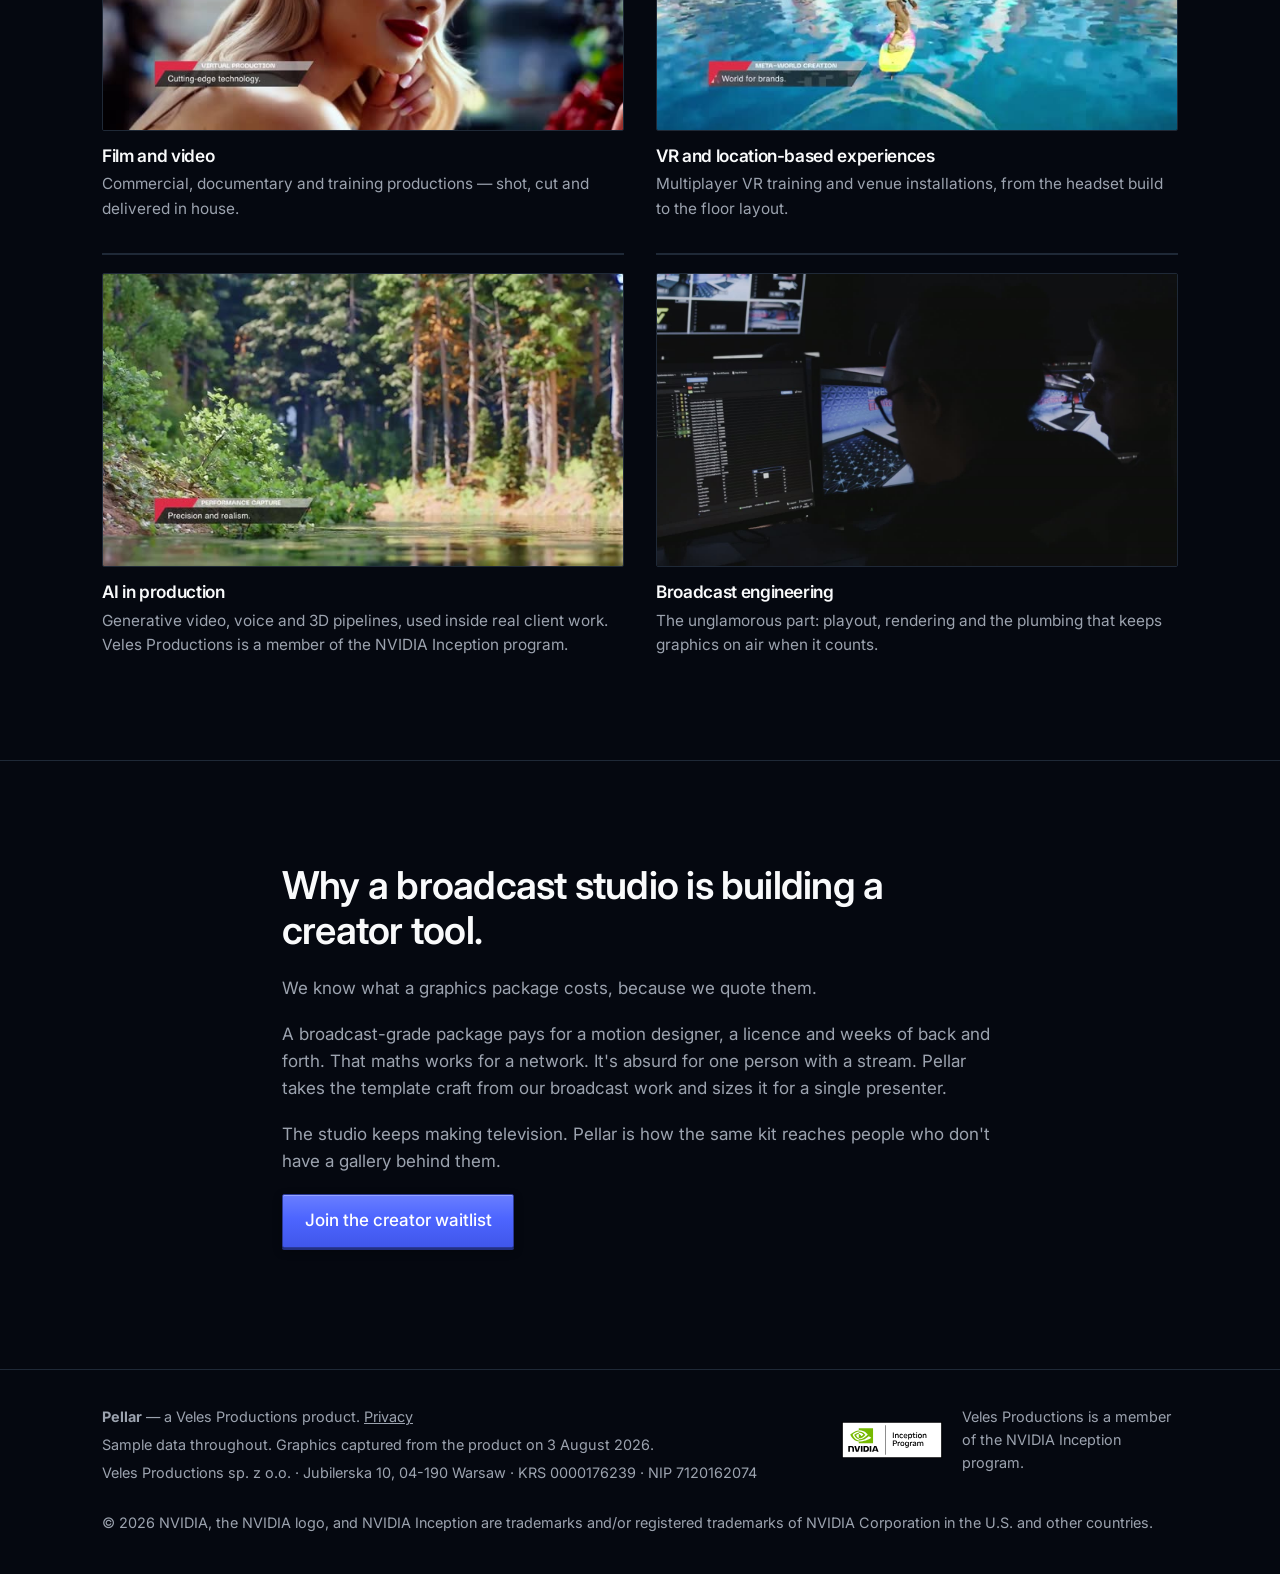
==== commit 268ee842: "Legal footer, company block and cookies notice across the site Adds the Veles Productions registrati" ====
--- a/about.html
+++ b/about.html
@@ -171,6 +171,7 @@
     <div class="foot-brand">
       <p><strong>Pellar</strong> — a Veles Productions product. <a href="privacy.html">Privacy</a></p>
       <p class="micro">Sample data throughout. Graphics captured from the product on 3 August 2026.</p>
+      <p class="micro">Veles Productions sp. z o.o. &middot; Jubilerska 10, 04-190 Warsaw &middot; KRS 0000176239 &middot; NIP 7120162074</p>
     </div>
     <div class="foot-nvidia">
       <img src="assets/nvidia/nvidia-inception-program-badge-rgb-for-screen.svg"
